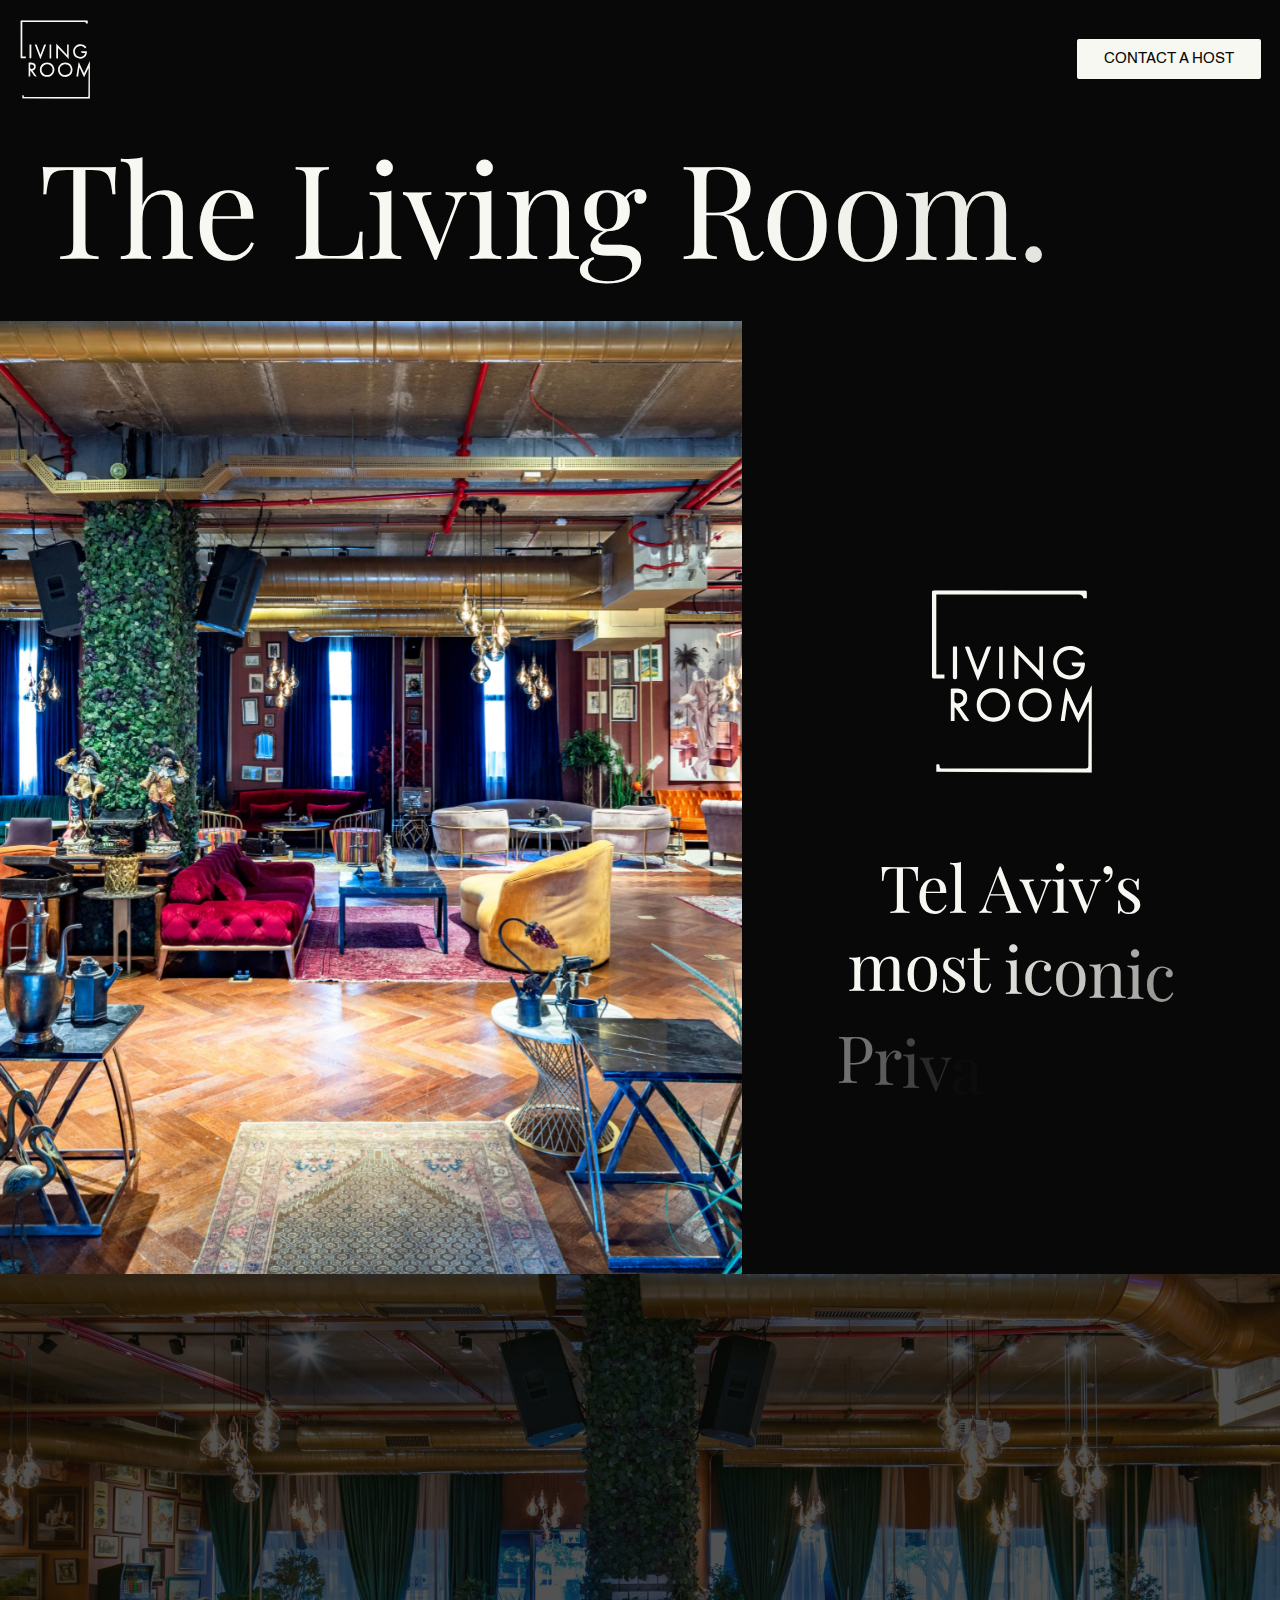
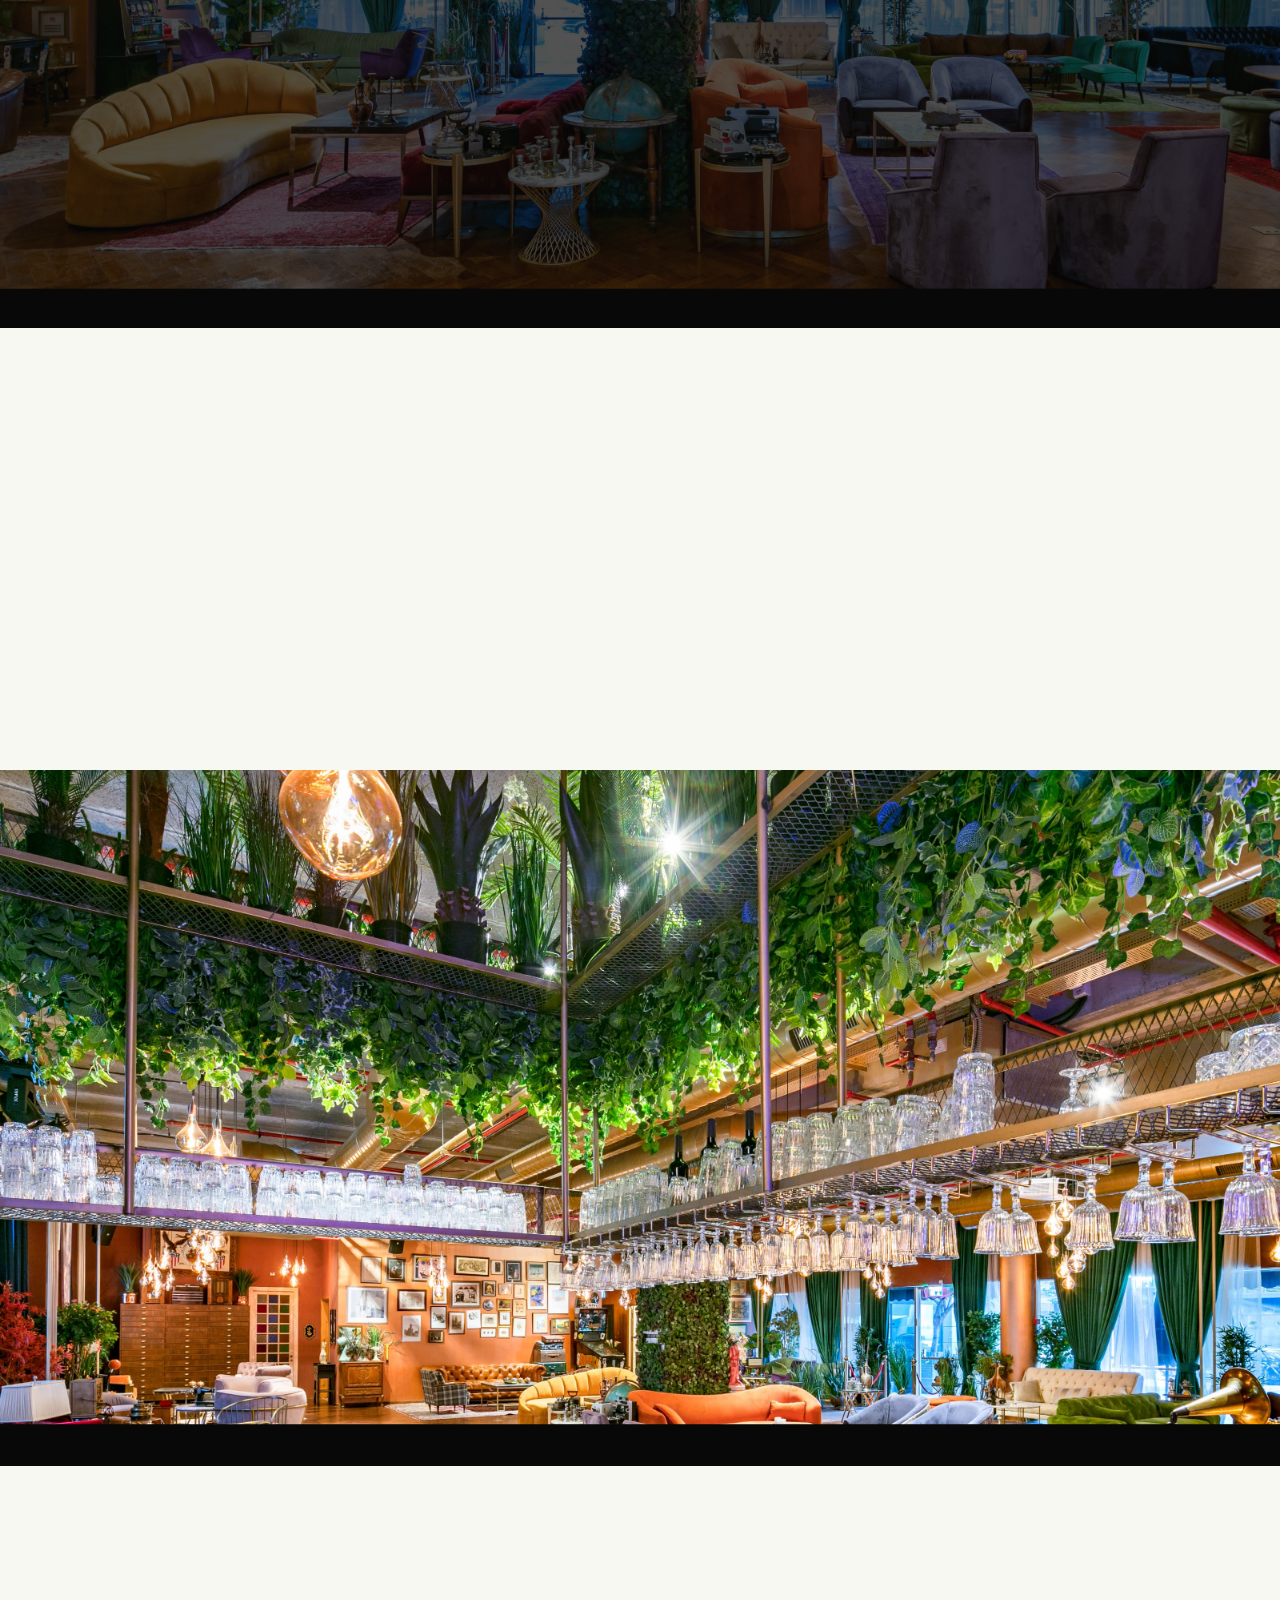
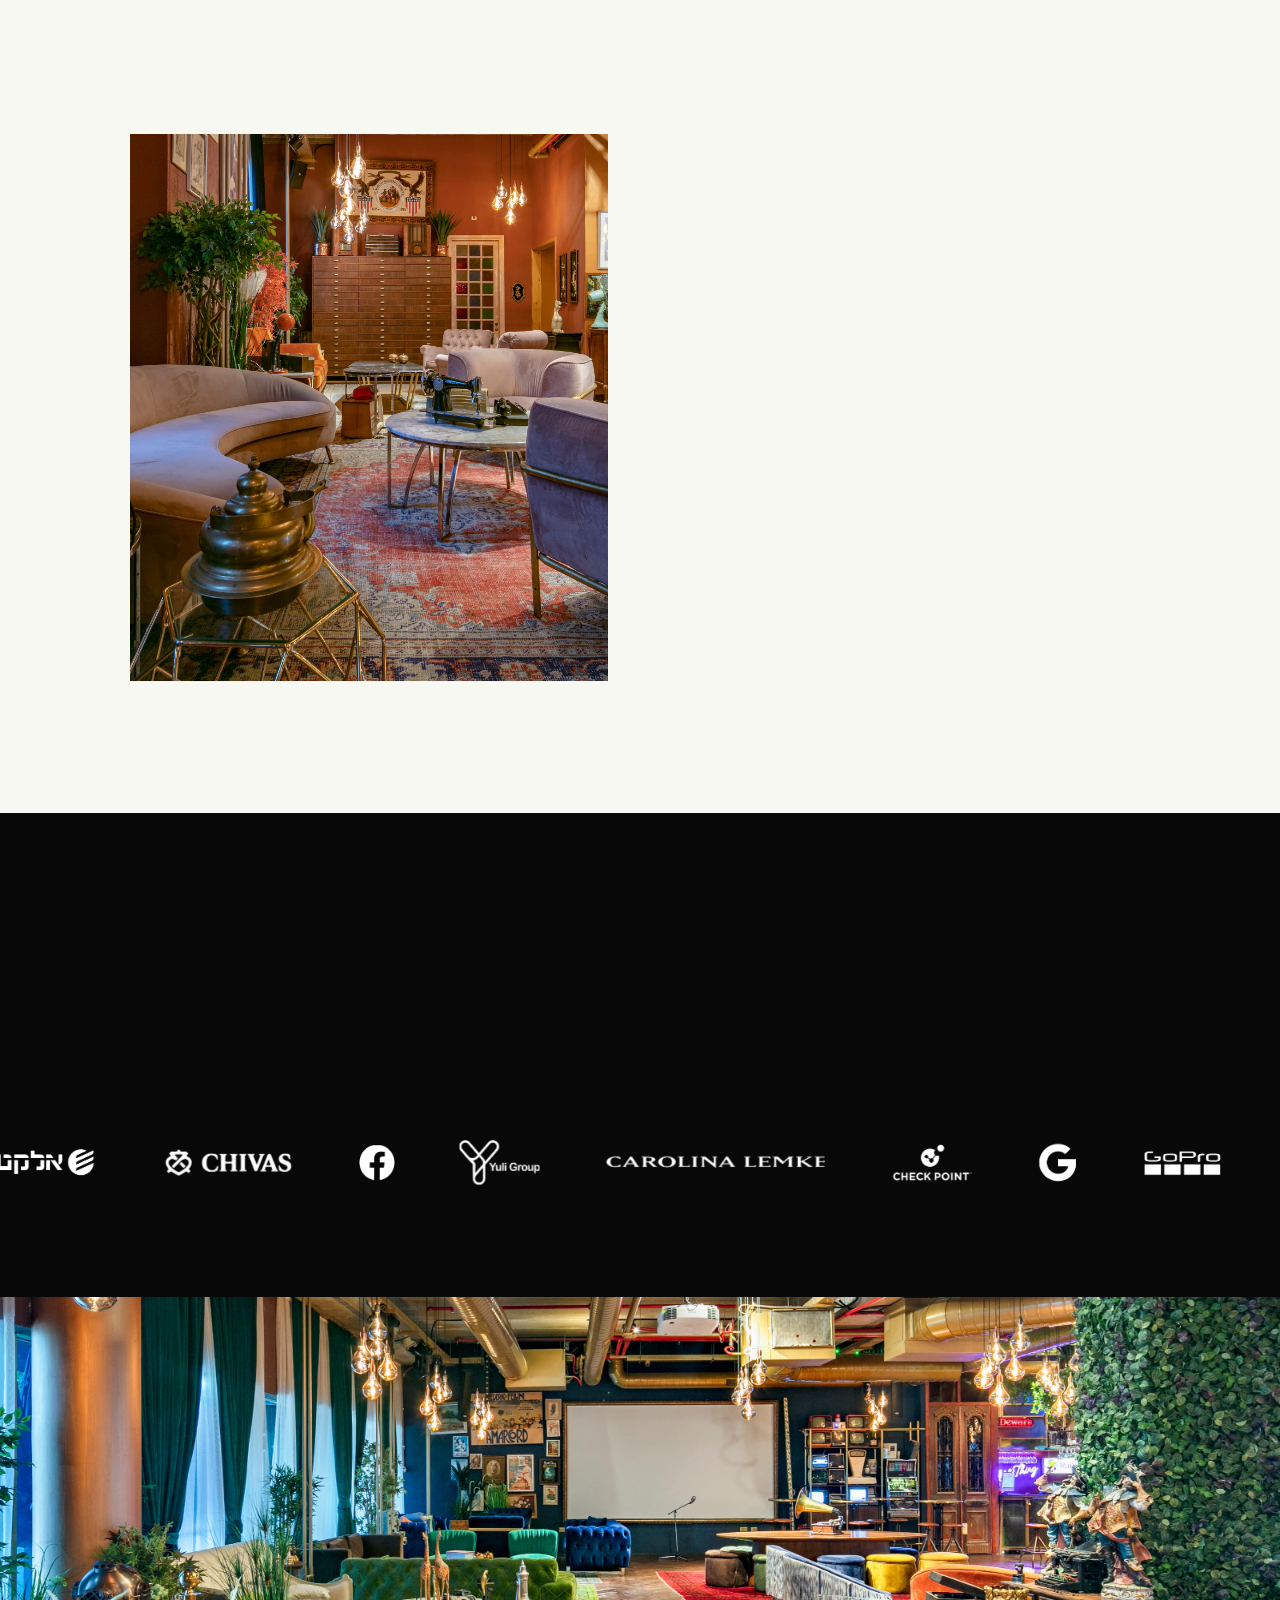
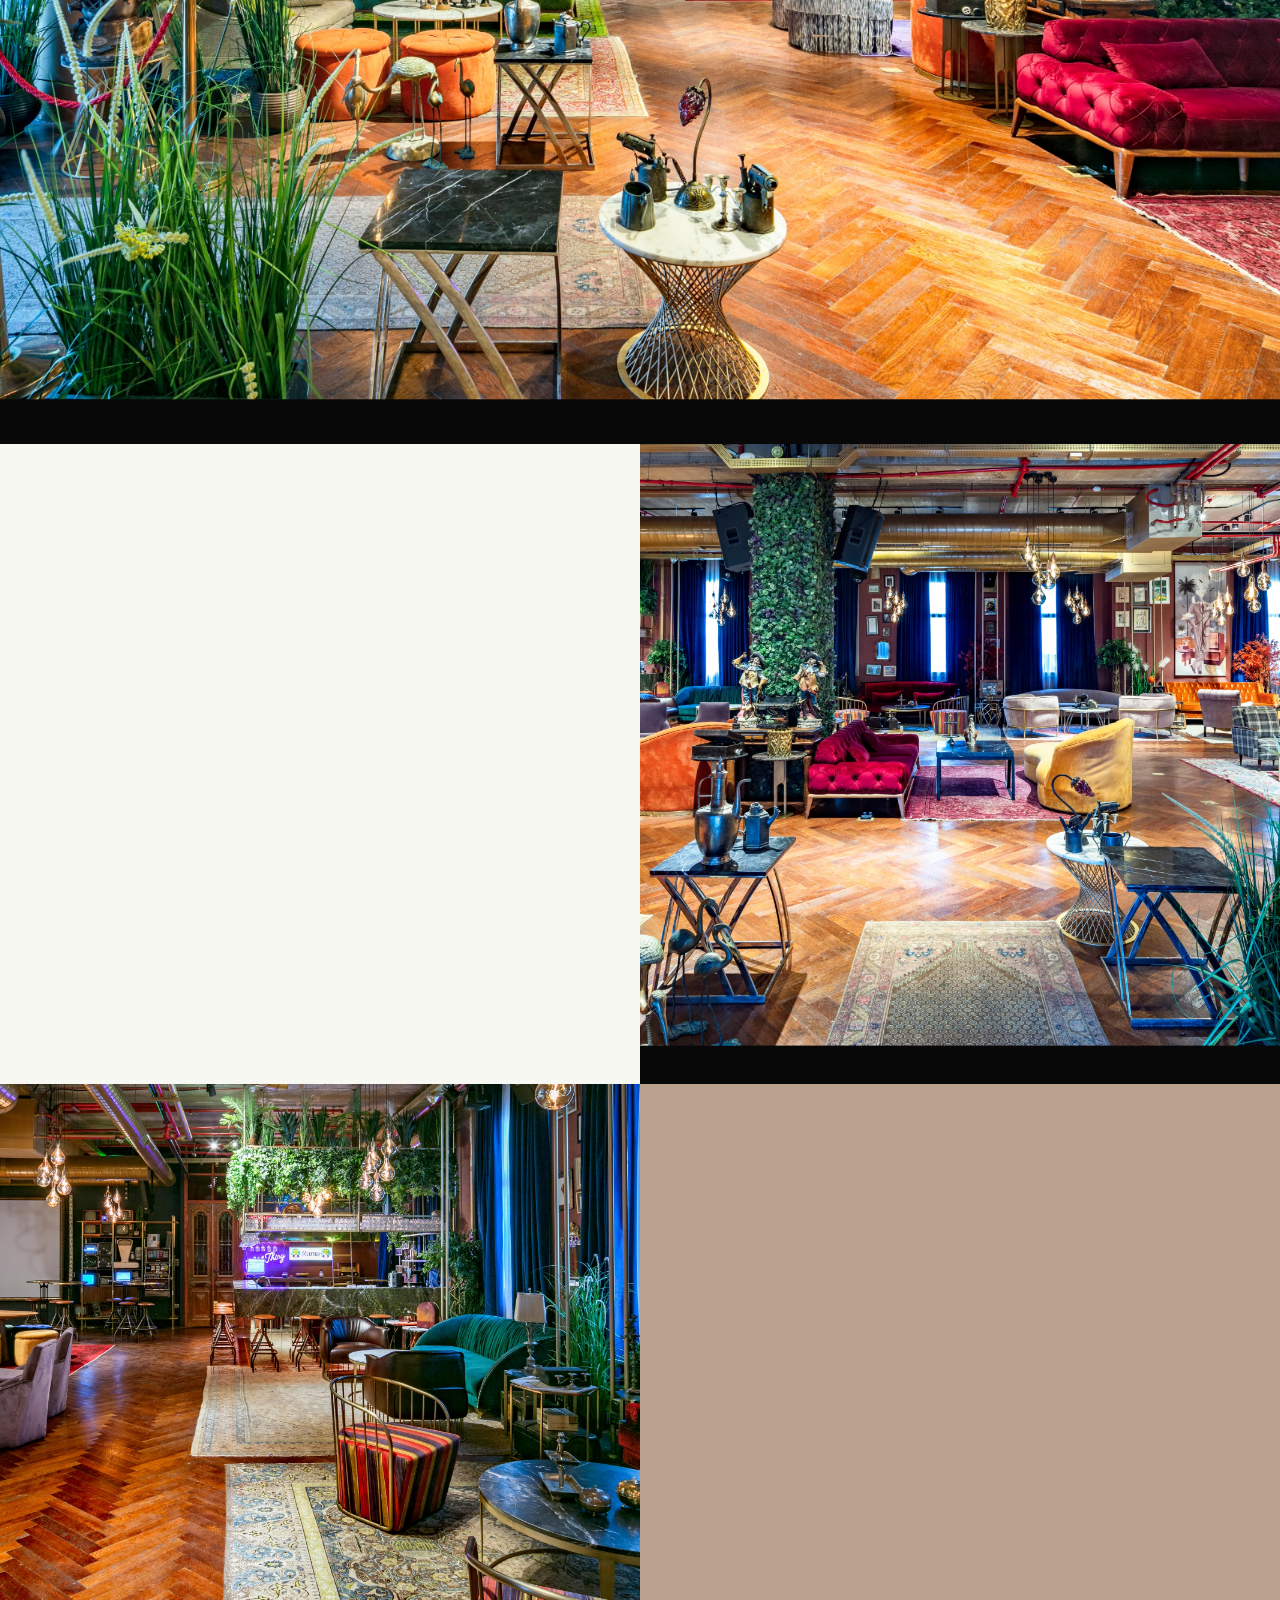
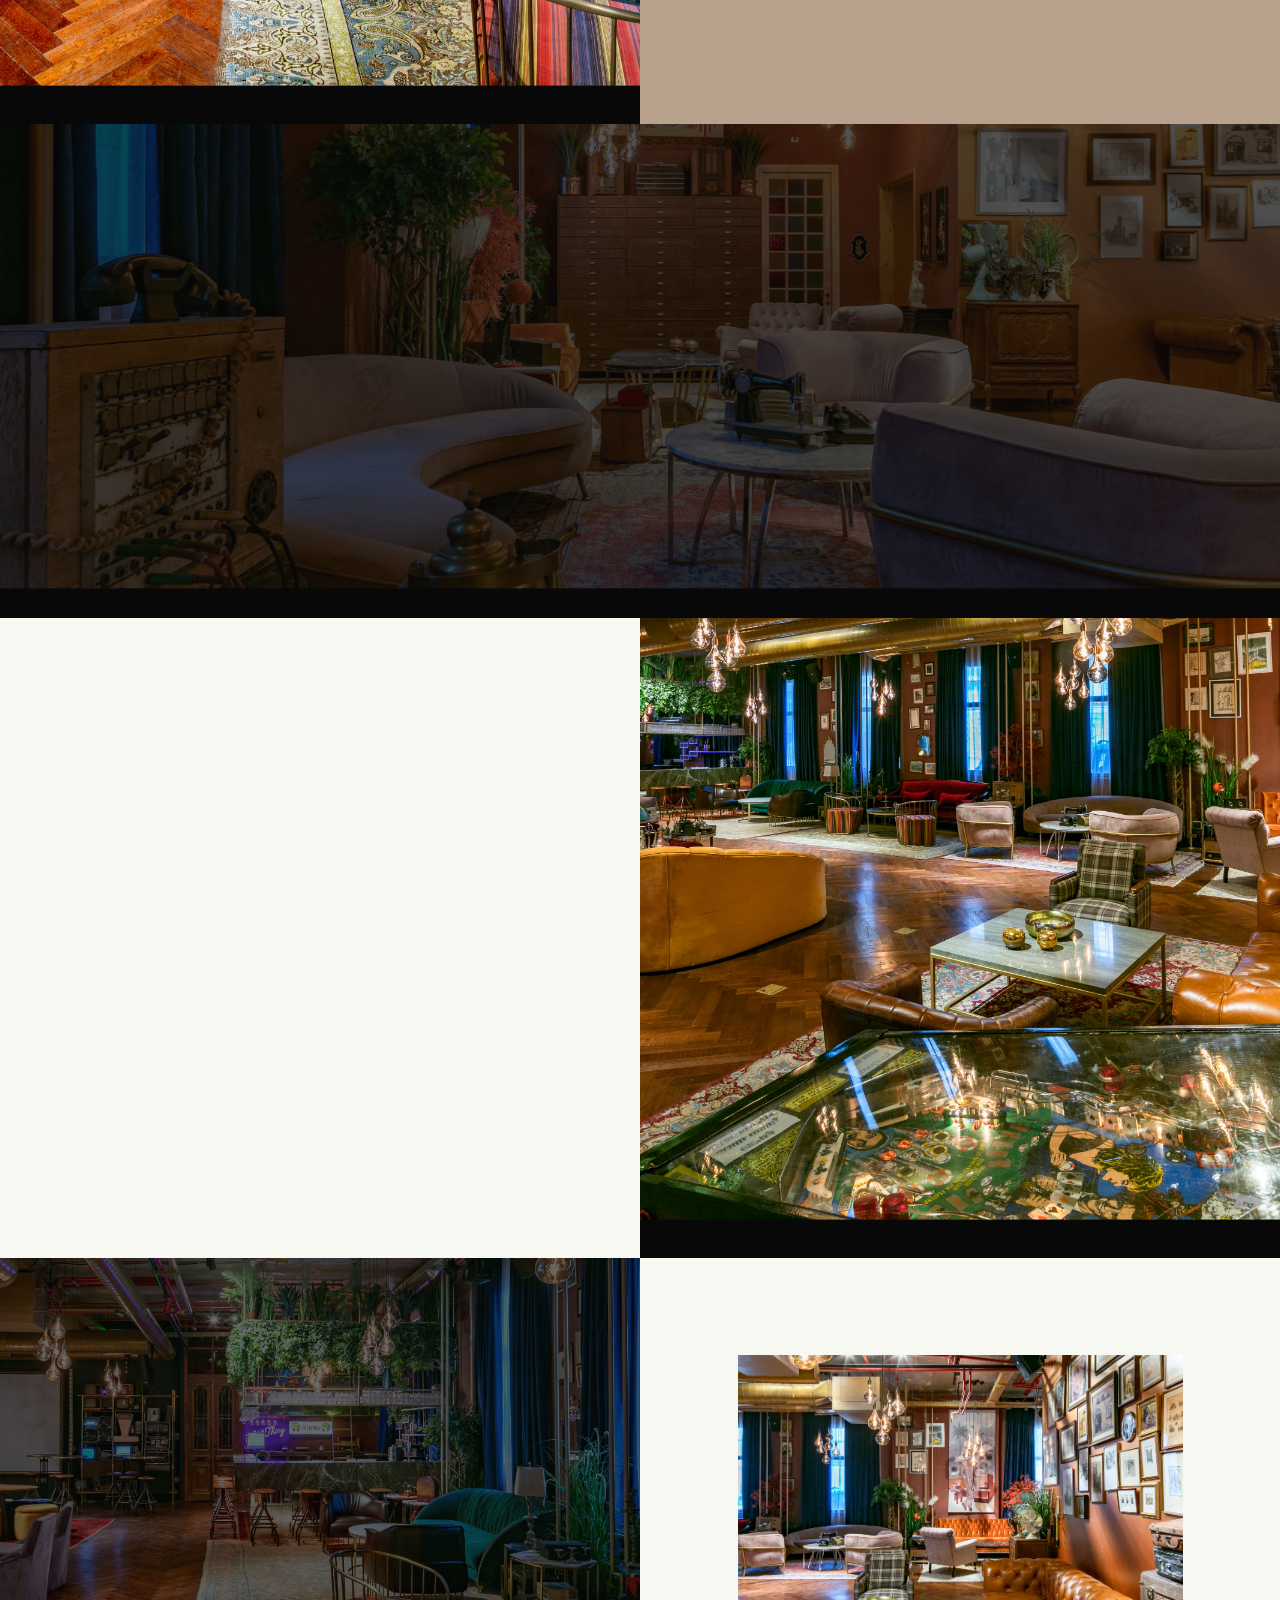
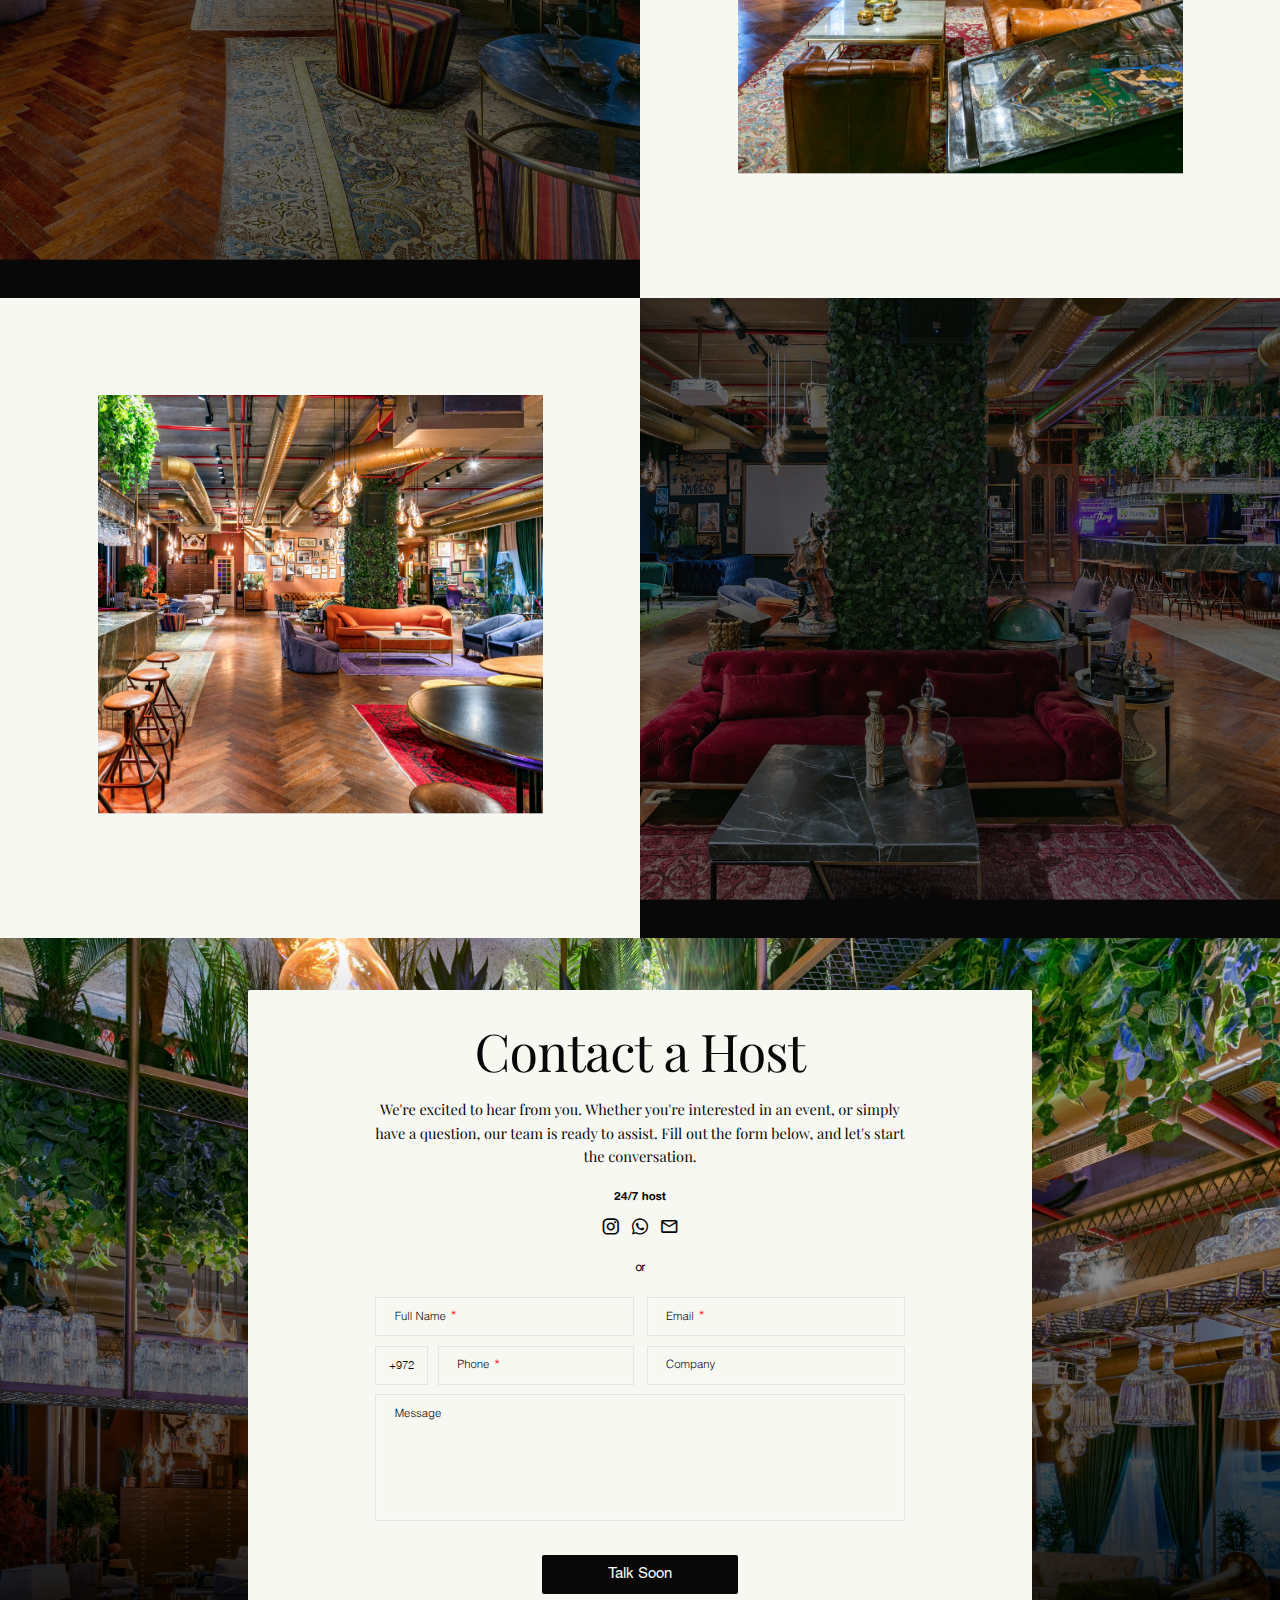
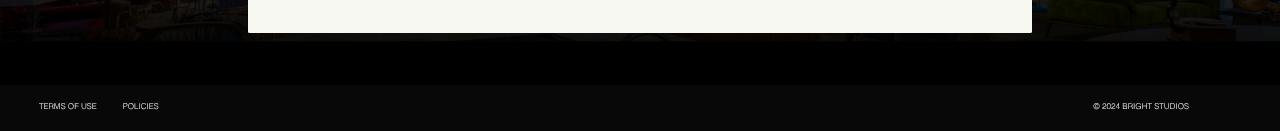
==== index.html @ a7deb52e "init" ====
<!DOCTYPE html>
<html lang="en">
<head>
    <title>Living Room</title>
    <meta charset="UTF-8">
    <meta name="viewport" content="width=device-width, initial-scale=1, maximum-scale=1, user-scalable=0">
    <meta name="format-detection" content="telephone=no">
    <meta name="format-detection" content="address=no">

    <link rel="preconnect" href="https://fonts.googleapis.com">
    <link rel="preconnect" href="https://fonts.gstatic.com" crossorigin>
    <link href="https://fonts.googleapis.com/css2?family=Playfair+Display:ital,wght@0,400..900;1,400..900&display=swap" rel="stylesheet">

    <link rel="stylesheet" href="assets/css/bundle.css" type="text/css"/>

    <link rel="apple-touch-icon-precomposed" sizes="57x57" href="assets/images/favicon/apple-touch-icon-57x57.png"/>
    <link rel="apple-touch-icon-precomposed" sizes="114x114" href="assets/images/favicon/apple-touch-icon-114x114.png"/>
    <link rel="apple-touch-icon-precomposed" sizes="72x72" href="assets/images/favicon/apple-touch-icon-72x72.png"/>
    <link rel="apple-touch-icon-precomposed" sizes="144x144" href="assets/images/favicon/apple-touch-icon-144x144.png"/>
    <link rel="apple-touch-icon-precomposed" sizes="60x60" href="assets/images/favicon/apple-touch-icon-60x60.png"/>
    <link rel="apple-touch-icon-precomposed" sizes="120x120" href="assets/images/favicon/apple-touch-icon-120x120.png"/>
    <link rel="apple-touch-icon-precomposed" sizes="76x76" href="assets/images/favicon/apple-touch-icon-76x76.png"/>
    <link rel="apple-touch-icon-precomposed" sizes="152x152" href="assets/images/favicon/apple-touch-icon-152x152.png"/>
    <link rel="icon" type="image/png" href="assets/images/favicon/favicon-196x196.png" sizes="196x196"/>
    <link rel="icon" type="image/png" href="assets/images/favicon/favicon-96x96.png" sizes="96x96"/>
    <link rel="icon" type="image/png" href="assets/images/favicon/favicon-32x32.png" sizes="32x32"/>
    <link rel="icon" type="image/png" href="assets/images/favicon/favicon-16x16.png" sizes="16x16"/>
    <link rel="icon" type="image/png" href="assets/images/favicon/favicon-128.png" sizes="128x128"/>
    <meta name="application-name" content="&nbsp;"/>
    <meta name="msapplication-TileColor" content="#FFFFFF"/>
    <meta name="msapplication-TileImage" content="mstile-144x144.png"/>
    <meta name="msapplication-square70x70logo" content="mstile-70x70.png"/>
    <meta name="msapplication-square150x150logo" content="mstile-150x150.png"/>
    <meta name="msapplication-wide310x150logo" content="mstile-310x150.png"/>
    <meta name="msapplication-square310x310logo" content="mstile-310x310.png"/>

    <!-- open graph -->
    <meta property="og:site_name" content="LivingRoom">
    <meta property="og:url" content="https://__/"/>
    <meta property="og:type" content="website"/>
    <meta property="og:title" content="LivingRoom"/>
    <meta property="og:description" content="LivingRoom"/>
    <meta property="og:image" content="images/og-image.png"/>
    <meta property="og:locale" content="us_EN">
    <!-- open graph -->

</head>


<body>


<header>
    <div class="wrap-box">
        <div class="logo-wrap">
            <a href="javascript:void(0)"><img src="assets/images/logo.svg" alt=""></a>
        </div>
        <div class="btn-wrap">
            <button type="button" class="main-btn"><span class="btn-text">CONTACT <span
                    class="only-dt">A HOST</span></span></button>
        </div>
    </div>
</header>

<div class="page-title">
    <h1 class="txt-anim">The Living Room.</h1>
</div>

<div class="iconic-club">
    <div class="club-img img-anim">
        <img src="assets/images/image-01.jpeg" alt="">
    </div>
    <div class="club-info">
        <div class="text-box">
            <h3 class="txt-anim">Tel Aviv’s most iconic Private Club</h3>
        </div>
        <div class="logo-box">
            <img src="assets/images/logo.svg" alt="">
        </div>
    </div>
</div>

<div class="private-lounge">
    <div class="lounge-img img-anim">
        <img src="assets/images/image-02.jpeg" alt="">
    </div>
    <div class="lounge-text">
        <h2 class="txt-anim">BORN FROM AN UNDERSTANDING - A GREAT CONNECTION STARTS WITH A CONVERSATION. </h2>
        <p class="txt-anim">The Living Room has been transformed into an all-day and all-night private Lounge.</p>
    </div>
</div>

<div class="entertain-place">
    <div class="place-text">
        <p class="txt-anim">At its core, The Living Room remains a place to entertain and be entertained, offering a unique blend of
            comfort and hospitality in the heart of Tel Aviv.</p>
    </div>
    <div class="place-img img-anim">
        <img src="assets/images/image-03.jpeg" alt="">
    </div>
</div>

<div class="exclusive-escape">
    <div class="escape-title">
        <h3 class="txt-anim">Exclusive Escape</h3>
    </div>
    <div class="escape-img img-anim"><img src="assets/images/image-04.jpeg" alt=""></div>
    <div class="escape-info">
        <p class="txt-anim">Ideal for visionary leaders, high-profile individuals, and those who celebrate life.<br><br>
            The Living Room in Tel Aviv is your sanctuary.<br><br>
            Where luxury meets legacy—welcome to your exclusive escape.</p>
    </div>
</div>

<div class="familiar-friends">
    <div class="friends-data">
        <div class="friends-title">
            <h3 class="txt-anim">Familiar Friends</h3>
            <p class="txt-anim">These are just some of the familiar friends of ours, the list is long...</p>
        </div>
        <div class="friends-slider">
            <div class="swiper">
                <div class="swiper-wrapper">
                    <div class="swiper-slide">
                        <img src="assets/images/friends/image-01.png" alt="">
                    </div>
                    <div class="swiper-slide">
                        <img src="assets/images/friends/image-02.png" alt="">
                    </div>
                    <div class="swiper-slide">
                        <img src="assets/images/friends/image-03.png" alt="">
                    </div>
                    <div class="swiper-slide">
                        <img src="assets/images/friends/image-04.png" alt="">
                    </div>
                    <div class="swiper-slide">
                        <img src="assets/images/friends/image-05.png" alt="">
                    </div>
                    <div class="swiper-slide">
                        <img src="assets/images/friends/image-06.png" alt="">
                    </div>
                    <div class="swiper-slide">
                        <img src="assets/images/friends/image-07.png" alt="">
                    </div>
                    <div class="swiper-slide">
                        <img src="assets/images/friends/image-08.png" alt="">
                    </div>
                    <div class="swiper-slide">
                        <img src="assets/images/friends/image-09.png" alt="">
                    </div>
                    <div class="swiper-slide">
                        <img src="assets/images/friends/image-10.png" alt="">
                    </div>
                </div>
            </div>
        </div>
    </div>
    <div class="friends-img img-anim"><img src="assets/images/image-05.jpeg" alt=""></div>
</div>

<div class="ballroom-place">
    <div class="place-text">
        <h3 class="txt-anim">Ballroom</h3>
    </div>
    <div class="place-img img-anim"><img src="assets/images/image-06.jpeg" alt=""></div>
</div>

<div class="ballroom-place">
    <div class="place-img img-anim only-dt"><img src="assets/images/image-07.jpeg" alt=""></div>
    <div class="place-text">
        <p class="txt-anim">Blending timeless comfort, glamour, and intimacy.</p>
    </div>
</div>

<div class="business-lounge">
    <div class="lounge-img img-anim"><img src="assets/images/image-08.jpeg" alt=""></div>
    <div class="lounge-text">
        <h3 class="txt-anim">Business Lounge</h3>
    </div>
</div>

<div class="ballroom-place">
    <div class="place-text">
        <h3 class="txt-anim">Communities</h3>
    </div>
    <div class="place-img img-anim"><img src="assets/images/image-09.jpeg" alt=""></div>
</div>

<div class="boutique-place">
    <div class="place-text">
        <div class="img-bg img-anim">
            <img src="assets/images/image-10.jpeg" alt="">
        </div>
        <div class="text-box">
            <h3 class="txt-anim">Boutique Events, Clips & commercials</h3>
        </div>
    </div>
    <div class="place-img">
        <div class="img-wrap img-anim">
            <img src="assets/images/image-11.jpeg" alt="">
        </div>
    </div>
</div>


<div class="boutique-place">
    <div class="place-img">
        <div class="img-wrap img-anim">
            <img src="assets/images/image-12.jpeg" alt="">
        </div>
    </div>
    <div class="place-text">
        <div class="img-bg img-anim">
            <img src="assets/images/image-13.jpeg" alt="">
        </div>
        <div class="text-box">
            <h3 class="txt-anim">Parties</h3>
        </div>
    </div>
</div>


<div class="contact-host">
    <div class="img-bg img-anim">
        <img src="assets/images/image-14.jpeg" alt="">
    </div>
    <div class="contact-info">
        <div class="contact-title">
            <h3>Contact a Host</h3>
            <p>We're excited to hear from you. Whether you're interested in an event, or simply have a question, our
                team is ready to assist. Fill out the form below, and let's start the conversation.</p>
        </div>
        <div class="contact-socials">
            <h5>24/7 host</h5>
            <ul>
                <li><a href="javascript:void(0)" target="_blank" rel="nofollow"><span class="ic-instagram"></span></a></li>
                <li><a href="javascript:void(0)" target="_blank" rel="nofollow"><span class="ic-whatsapp"></span></a></li>
                <li><a href="javascript:void(0)" target="_blank" rel="nofollow"><span class="ic-outline-email"></span></a></li>
            </ul>
        </div>
        <div class="contact-more">
            <p>or</p>
        </div>
        <div class="contact-form">
            <div class="form-fields">
                <label class="w-50">
                    <span class="field">
                        <input type="text" placeholder="">
                        <span class="label">Full Name <sup>*</sup></span>
                    </span>
                </label>
                <label class="w-50">
                    <span class="field">
                        <input type="text" placeholder="">
                        <span class="label">Email <sup>*</sup></span>
                    </span>
                </label>
                <label class="tel-code w-50">
                    <span class="field w-50">
                        <input type="text" value="+972" readonly>
                    </span>
                    <span class="field">
                        <input type="text" placeholder="">
                        <span class="label">Phone <sup>*</sup></span>
                    </span>
                </label>
                <label class="w-50">
                    <span class="field">
                        <input type="text" placeholder="">
                        <span class="label">Company</span>
                    </span>
                </label>
                <label class="w-100">
                    <span class="field">
                        <textarea></textarea>
                        <span class="label">Message</span>
                    </span>
                </label>
            </div>
        </div>
        <div class="submit-btn">
            <button type="button" class="main-btn tp-1">Talk Soon</button>
        </div>
    </div>
</div>

<footer>
    <div class="wrap-box">
        <ul>
            <li><a href="javascript:void(0)">Terms of use</a></li>
            <li><a href="javascript:void(0)">Policies</a></li>
        </ul>
        <p>© 2024 Bright Studios</p>
    </div>
</footer>


<script src="assets/js/libs.js" defer></script>
<script src="assets/js/common.js" defer></script>

</body>

</html>
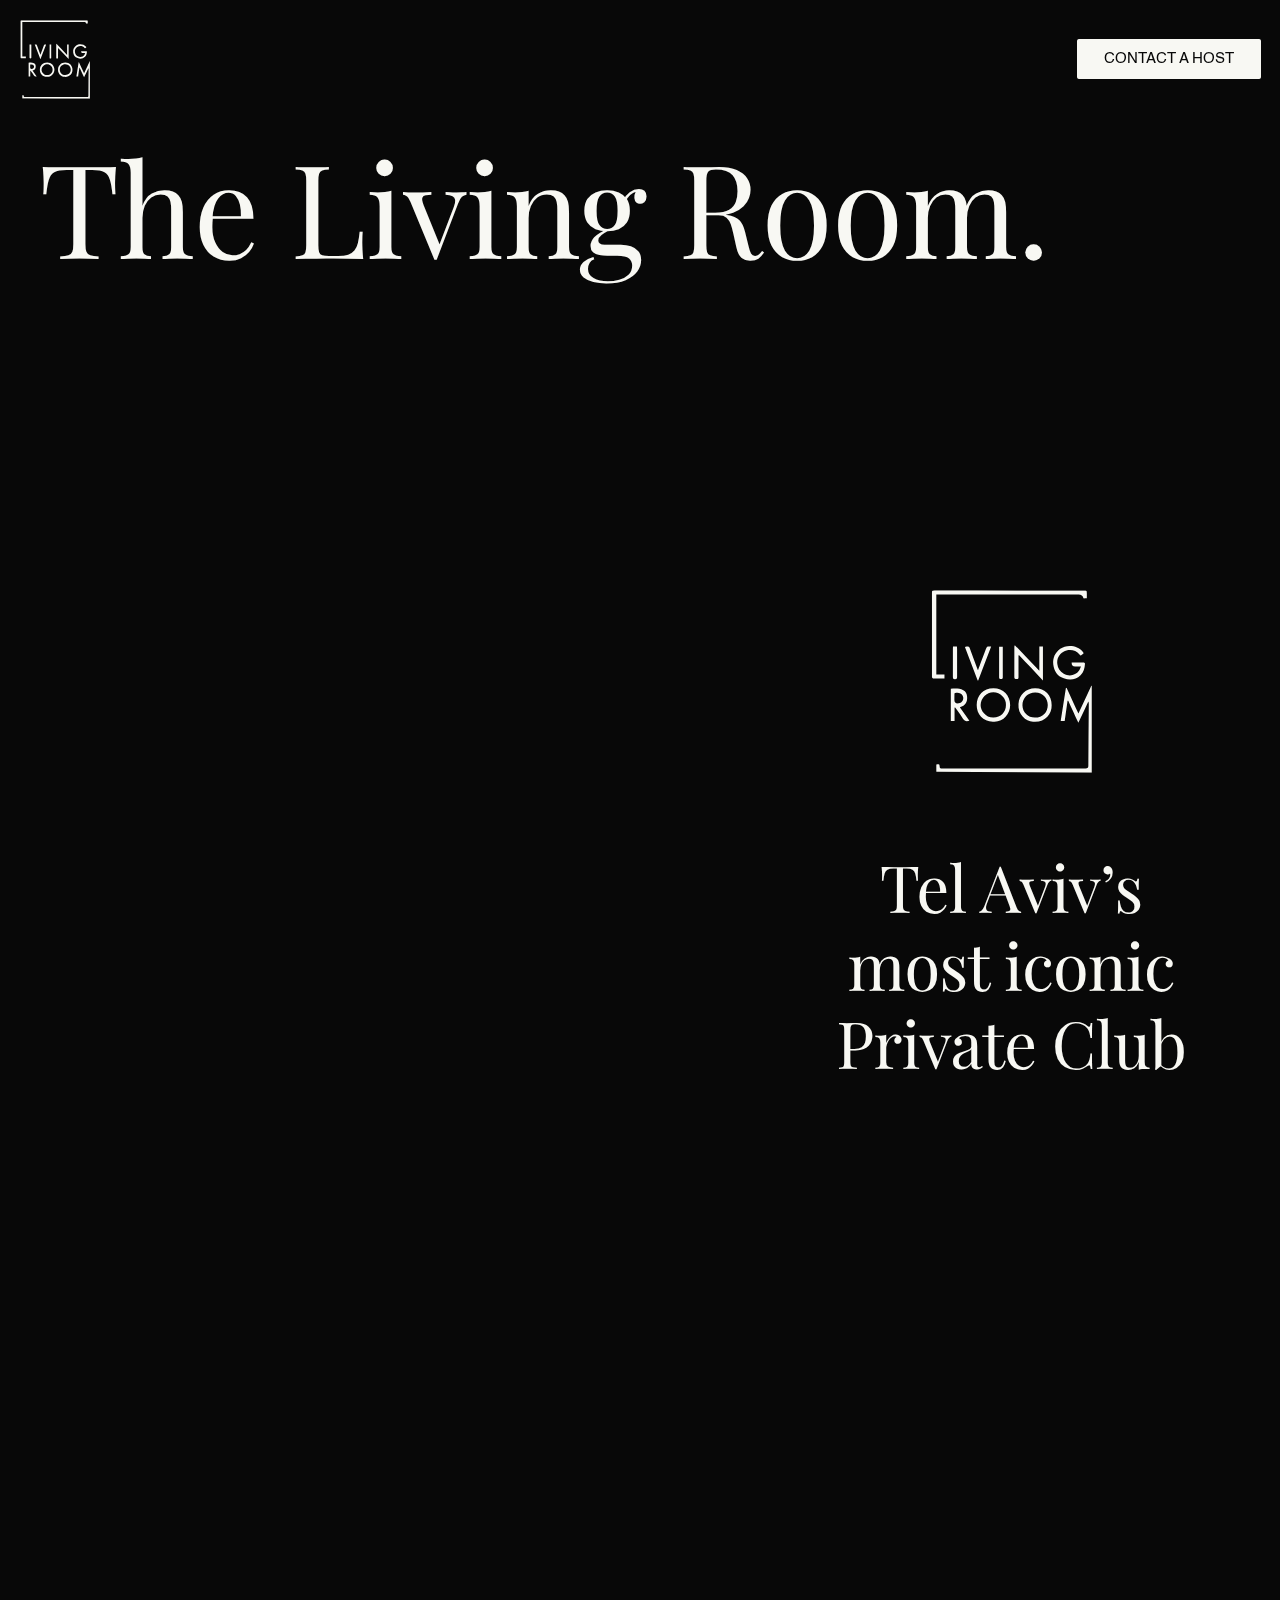
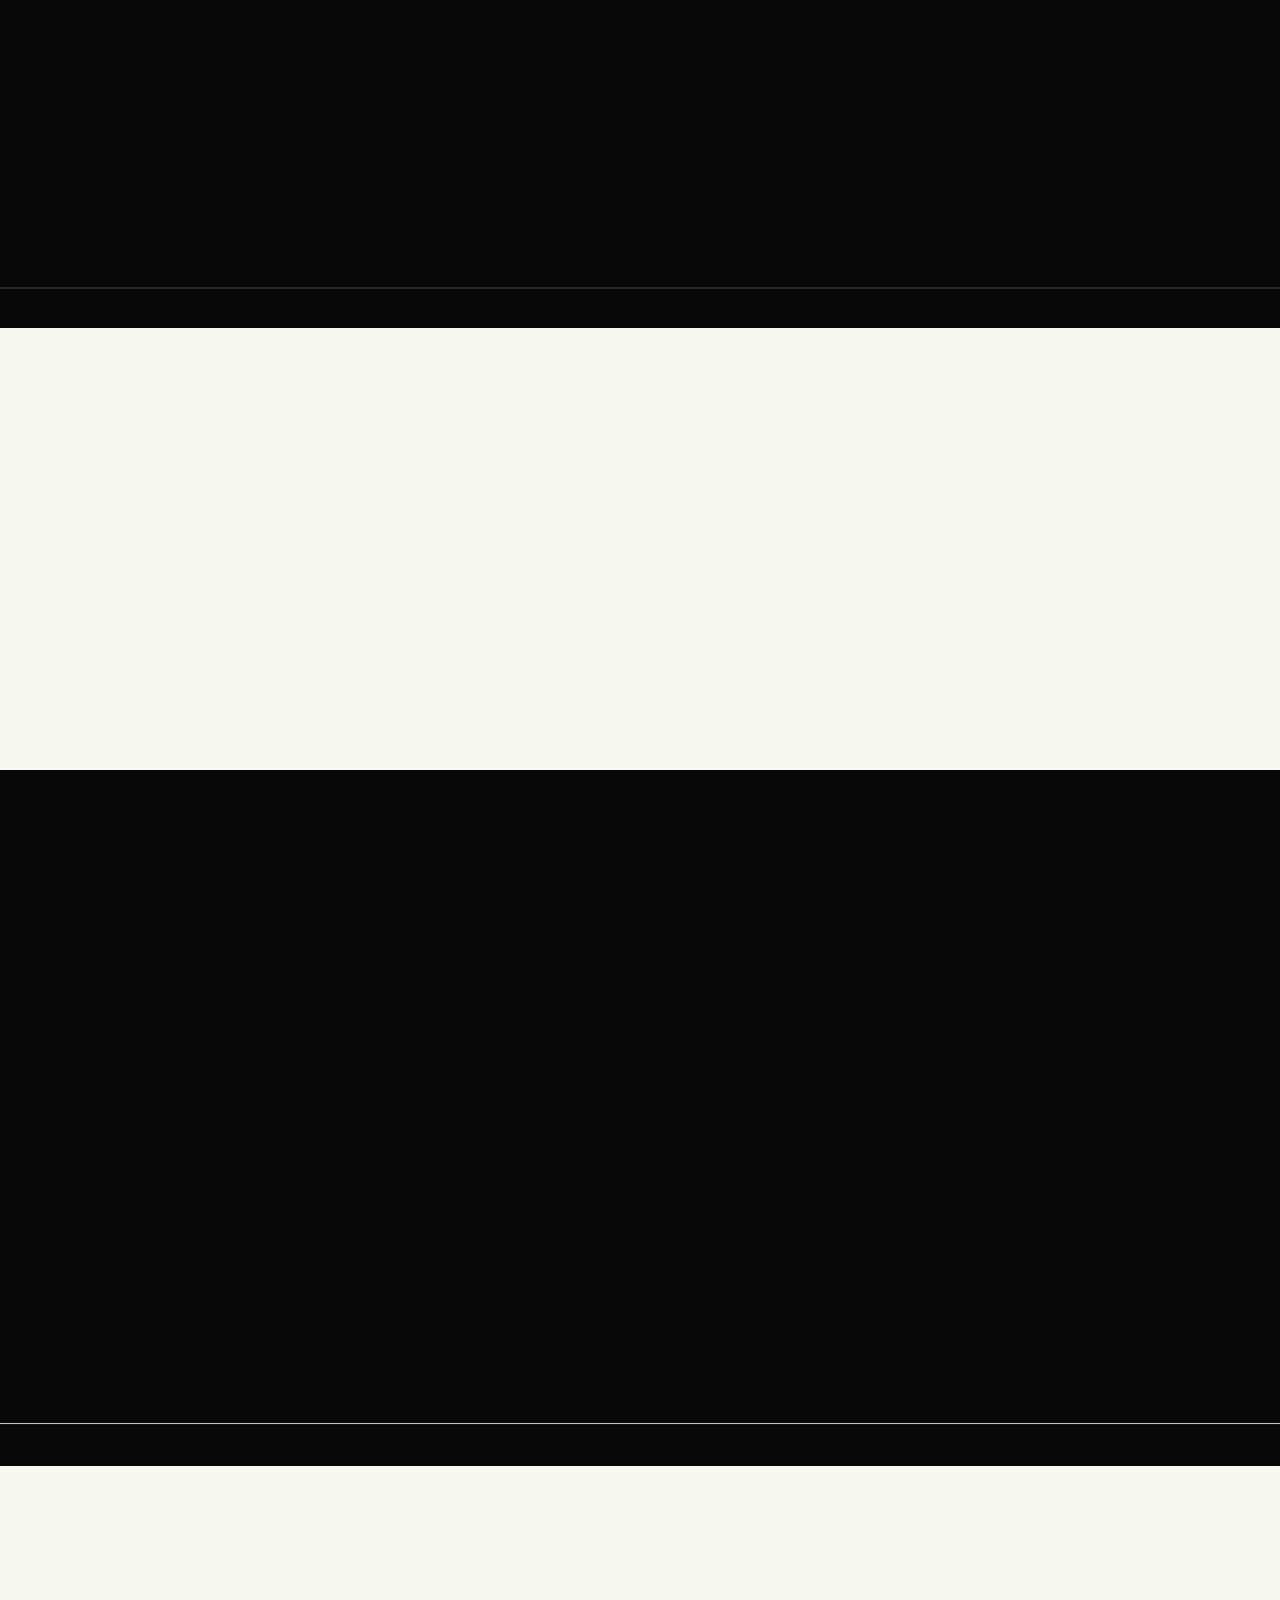
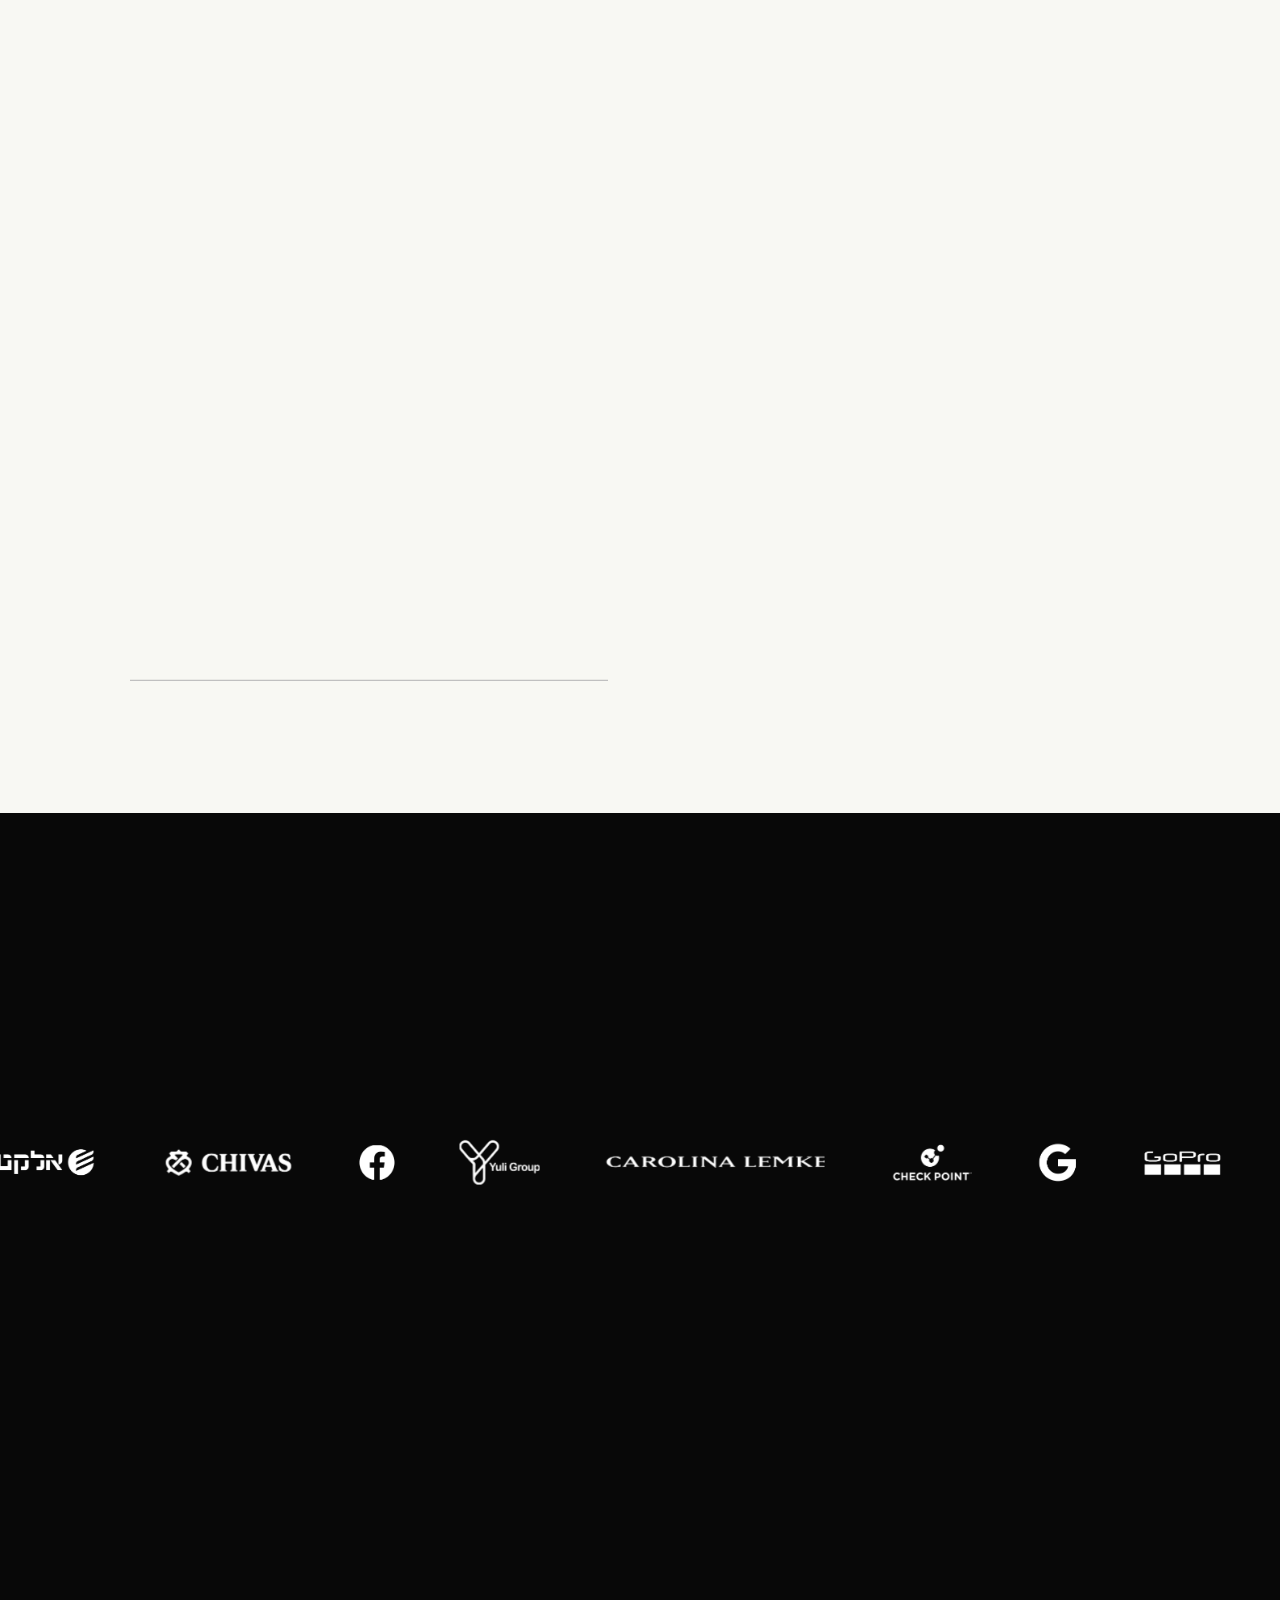
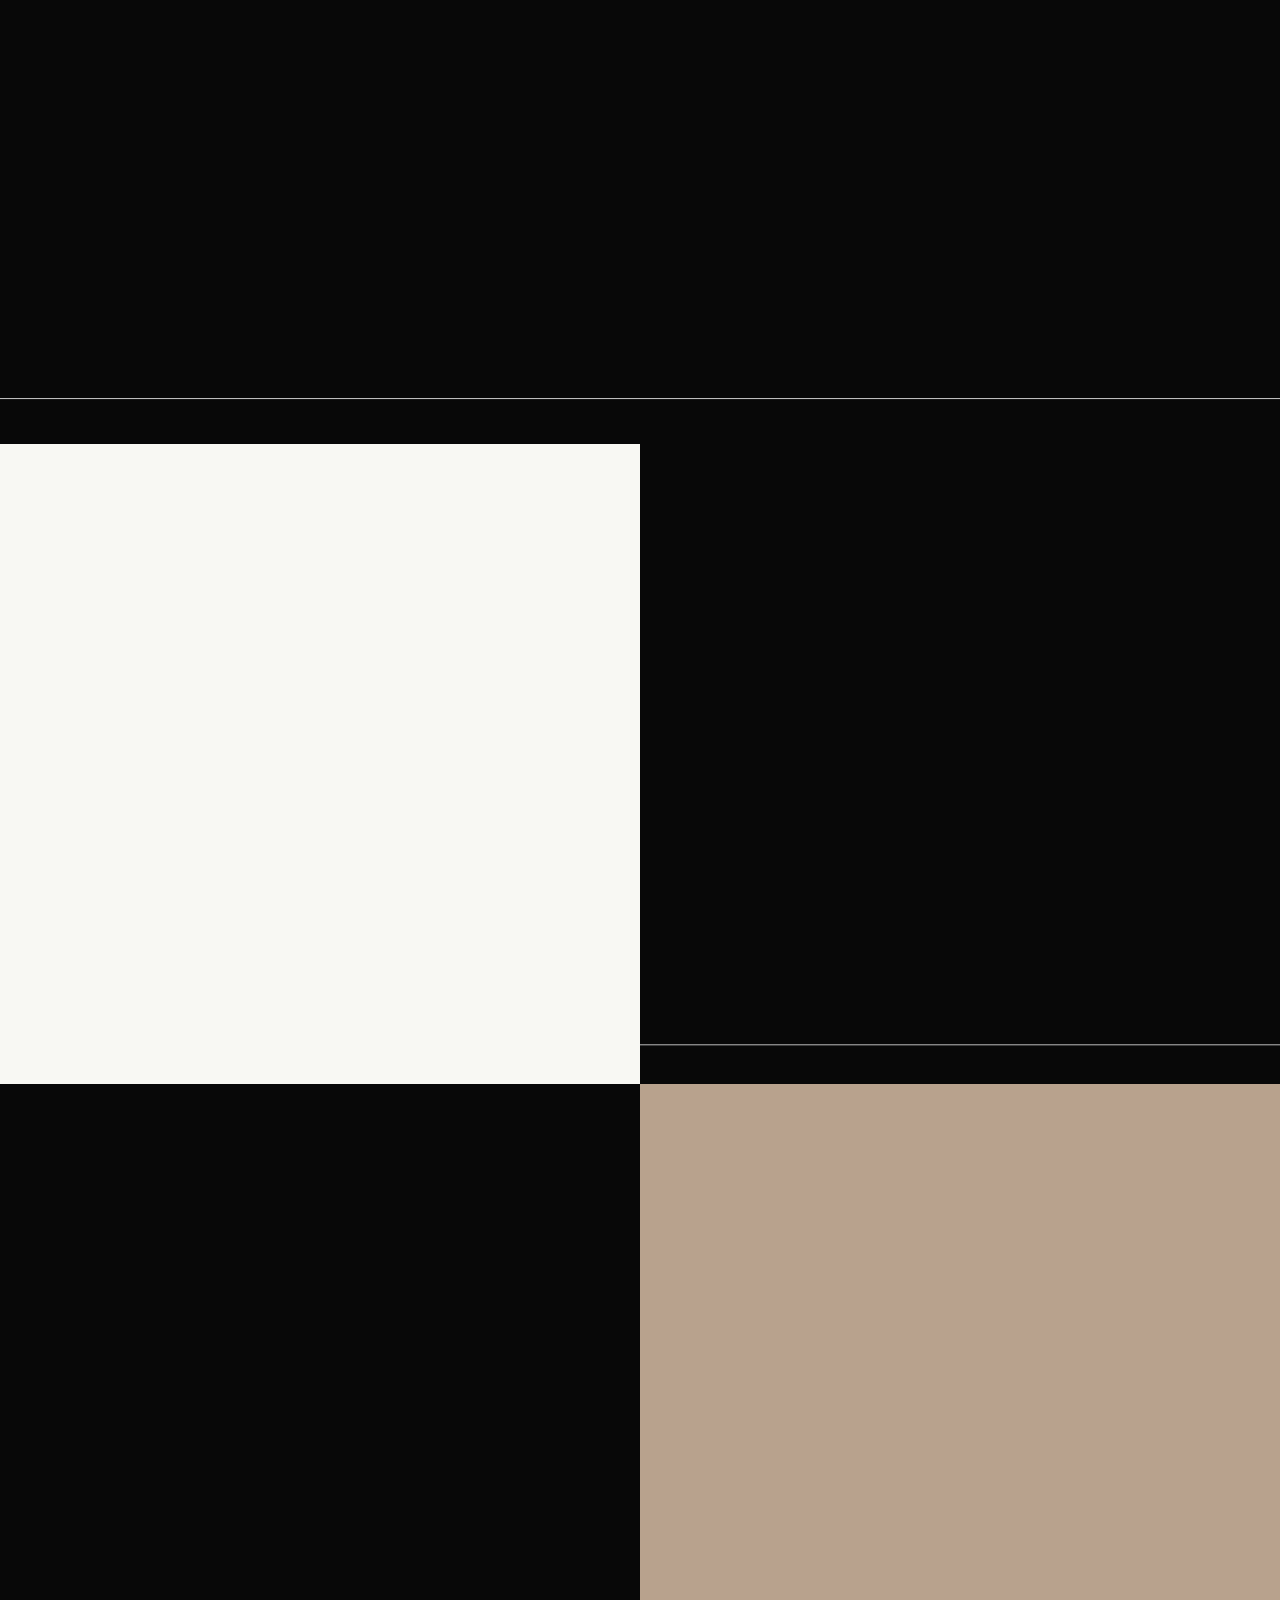
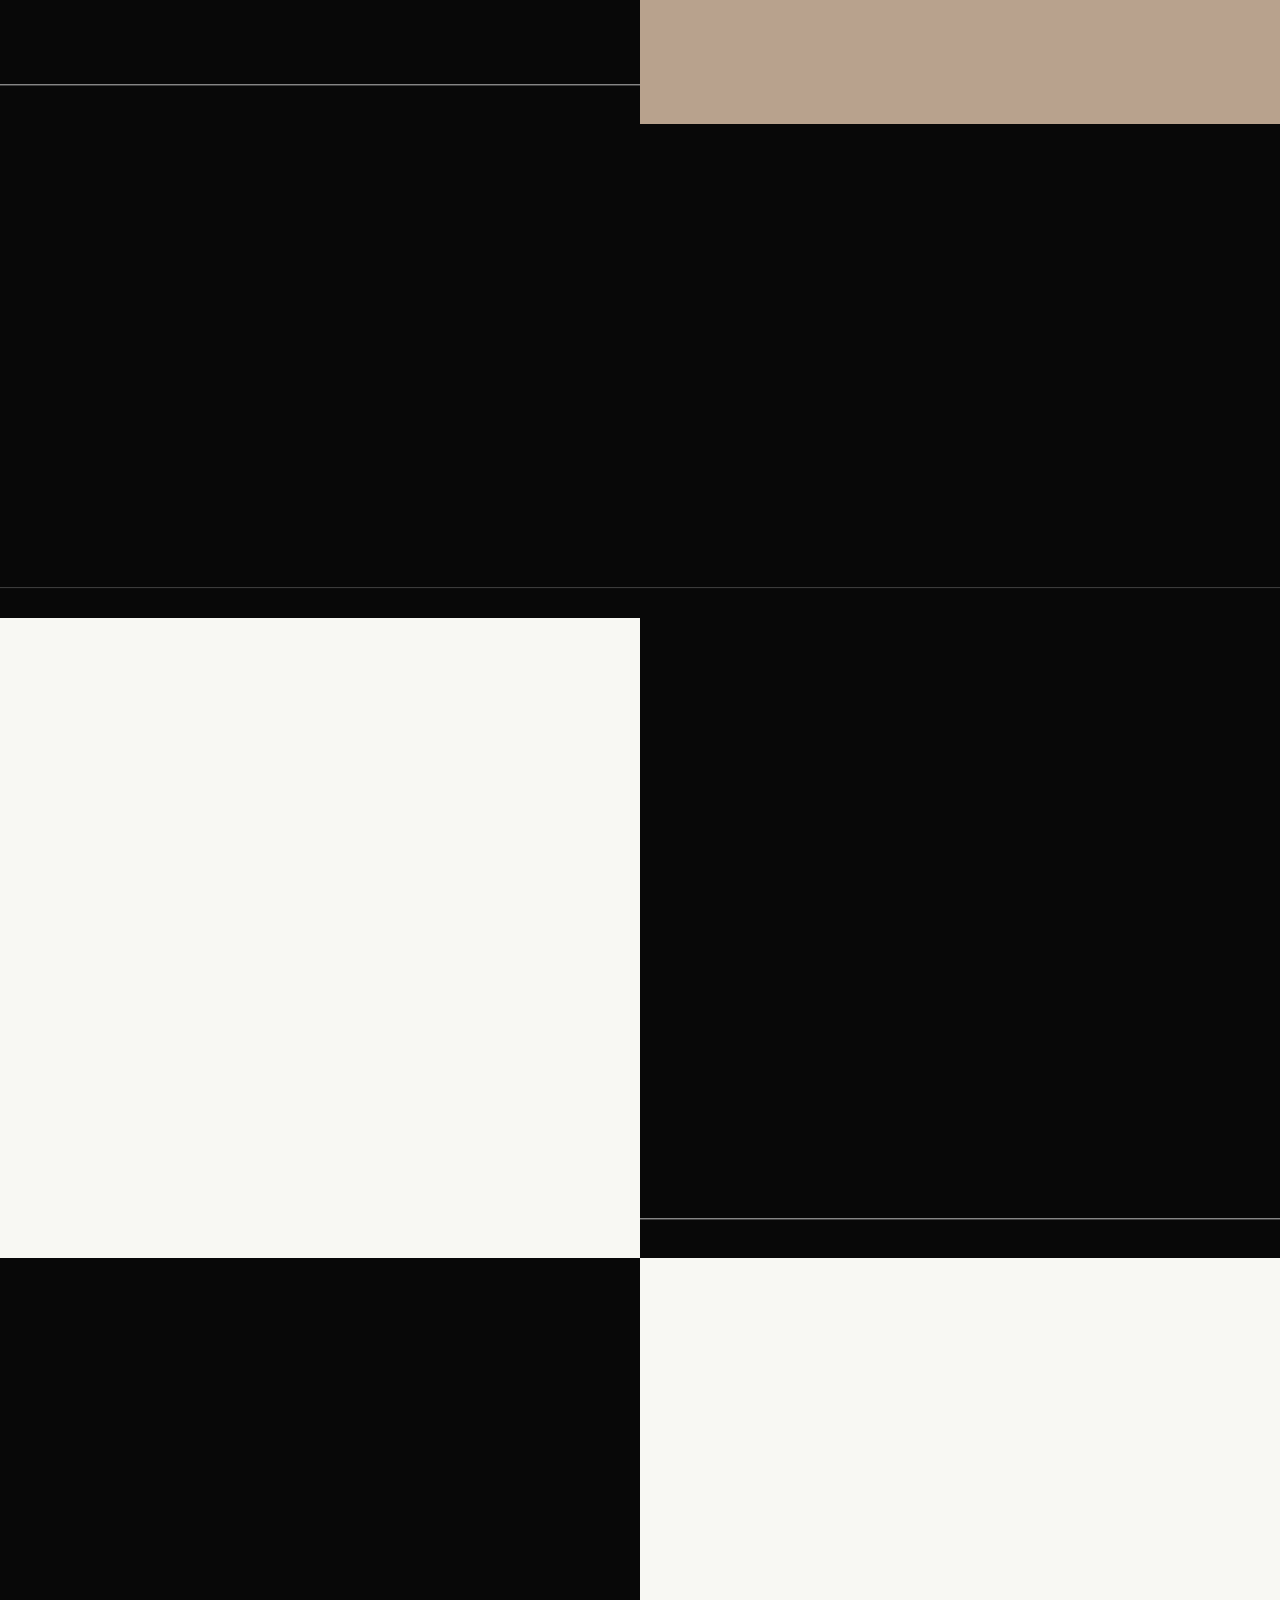
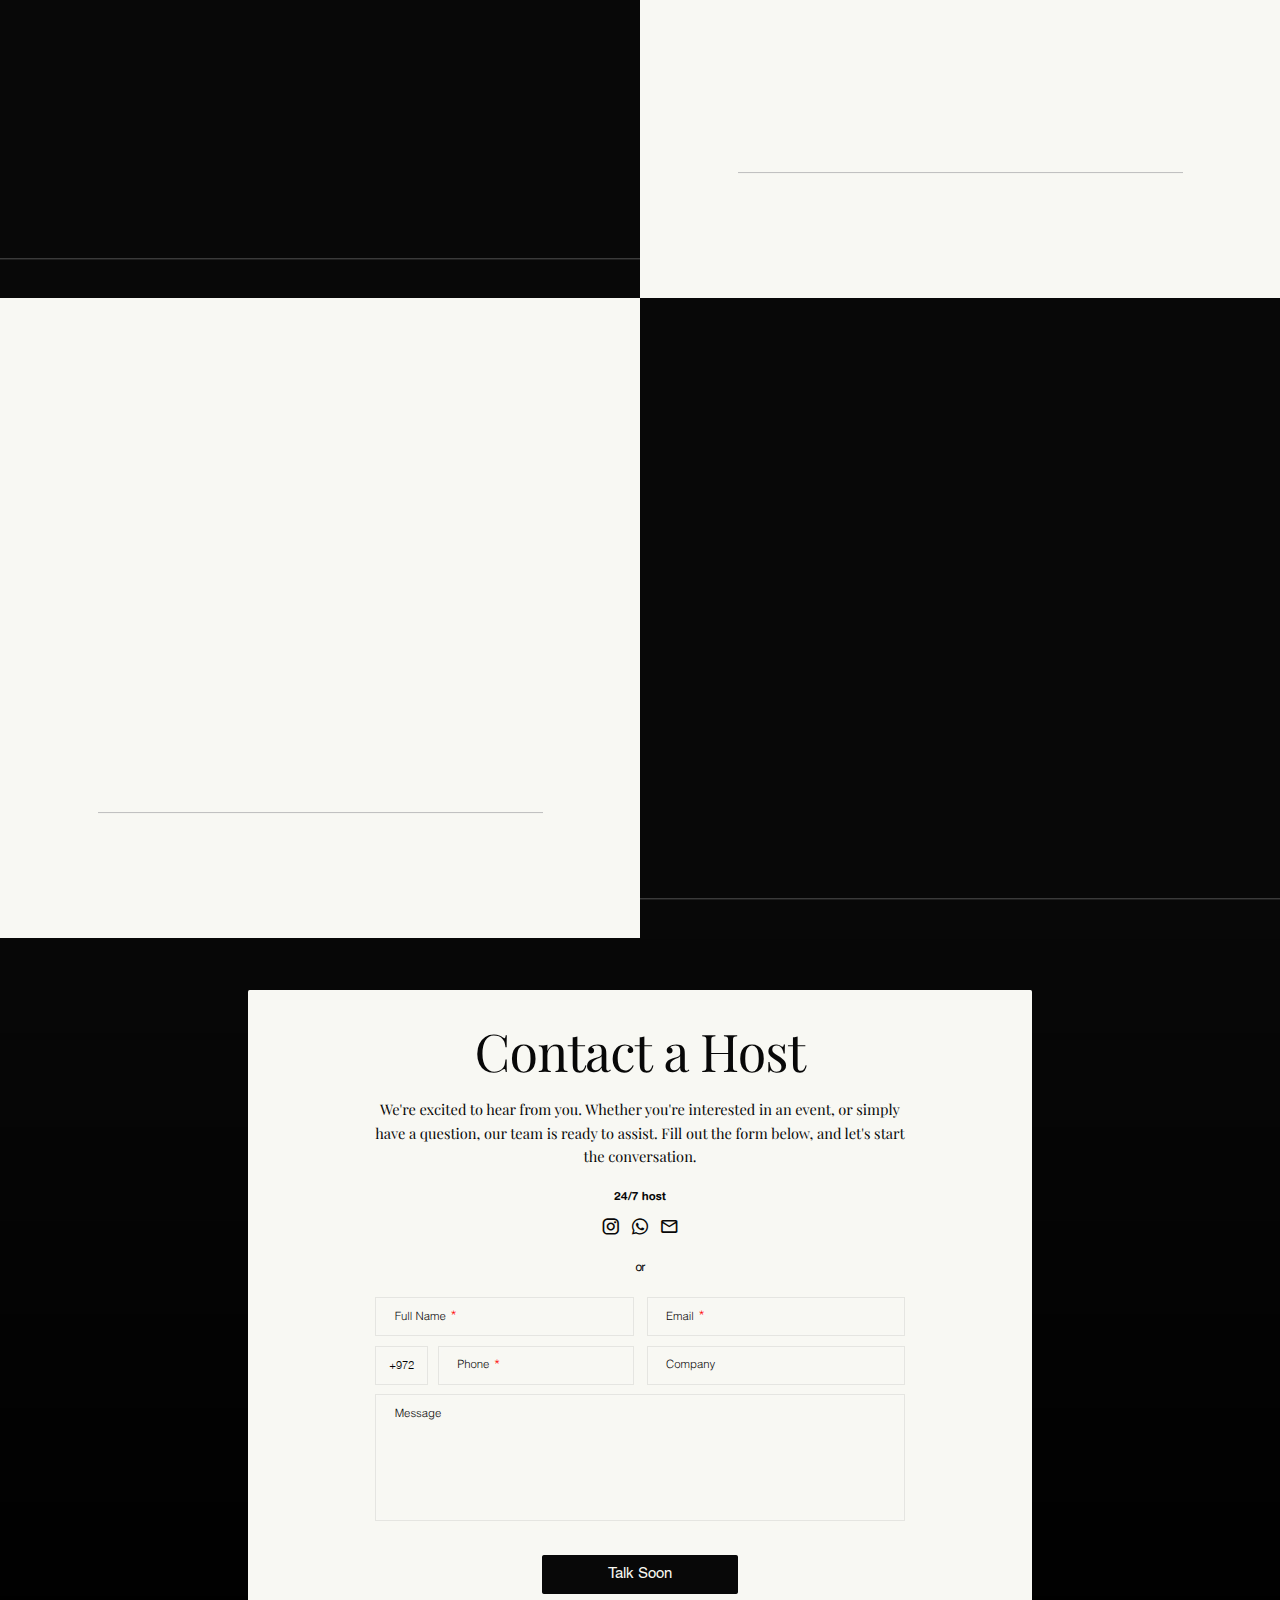
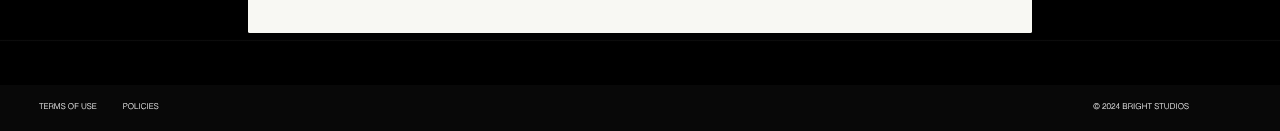
==== commit a28efecb: "update" ====
--- a/index.html
+++ b/index.html
@@ -68,7 +68,11 @@
 
 <div class="iconic-club">
     <div class="club-img img-anim">
-        <img src="assets/images/image-01.jpeg" alt="">
+        <!--<img src="assets/images/image-01.jpeg" alt="">-->
+        <picture>
+            <source srcset="assets/images/image-01-dt.jpg" media="(min-width: 992px)">
+            <img srcset="assets/images/image-01-mb.jpg" alt="">
+        </picture>
     </div>
     <div class="club-info">
         <div class="text-box">
@@ -82,7 +86,11 @@
 
 <div class="private-lounge">
     <div class="lounge-img img-anim">
-        <img src="assets/images/image-02.jpeg" alt="">
+        <!--<img src="assets/images/image-02.jpeg" alt="">-->
+        <picture>
+            <source srcset="assets/images/image-02-dt.jpg" media="(min-width: 992px)">
+            <img srcset="assets/images/image-02-mb.jpg" alt="">
+        </picture>
     </div>
     <div class="lounge-text">
         <h2 class="txt-anim">BORN FROM AN UNDERSTANDING - A GREAT CONNECTION STARTS WITH A CONVERSATION. </h2>
@@ -92,11 +100,16 @@
 
 <div class="entertain-place">
     <div class="place-text">
-        <p class="txt-anim">At its core, The Living Room remains a place to entertain and be entertained, offering a unique blend of
+        <p class="txt-anim">At its core, The Living Room remains a place to entertain and be entertained, offering a
+            unique blend of
             comfort and hospitality in the heart of Tel Aviv.</p>
     </div>
     <div class="place-img img-anim">
-        <img src="assets/images/image-03.jpeg" alt="">
+        <!--        <img src="assets/images/image-03.jpeg" alt="">-->
+        <picture>
+            <source srcset="assets/images/image-03-dt.jpg" media="(min-width: 992px)">
+            <img srcset="assets/images/image-03-mb.jpg" alt="">
+        </picture>
     </div>
 </div>
 
@@ -104,7 +117,13 @@
     <div class="escape-title">
         <h3 class="txt-anim">Exclusive Escape</h3>
     </div>
-    <div class="escape-img img-anim"><img src="assets/images/image-04.jpeg" alt=""></div>
+    <div class="escape-img img-anim">
+        <!--<img src="assets/images/image-04.jpeg" alt="">-->
+        <picture>
+            <source srcset="assets/images/image-04-dt.jpg" media="(min-width: 992px)">
+            <img srcset="assets/images/image-04-mb.jpg" alt="">
+        </picture>
+    </div>
     <div class="escape-info">
         <p class="txt-anim">Ideal for visionary leaders, high-profile individuals, and those who celebrate life.<br><br>
             The Living Room in Tel Aviv is your sanctuary.<br><br>
@@ -155,25 +174,49 @@
             </div>
         </div>
     </div>
-    <div class="friends-img img-anim"><img src="assets/images/image-05.jpeg" alt=""></div>
+    <div class="friends-img img-anim">
+        <!--<img src="assets/images/image-05.jpeg" alt="">-->
+        <picture>
+            <source srcset="assets/images/image-05-dt.jpg" media="(min-width: 992px)">
+            <img srcset="assets/images/image-05-mb.jpg" alt="">
+        </picture>
+    </div>
 </div>
 
 <div class="ballroom-place">
     <div class="place-text">
         <h3 class="txt-anim">Ballroom</h3>
     </div>
-    <div class="place-img img-anim"><img src="assets/images/image-06.jpeg" alt=""></div>
+    <div class="place-img img-anim">
+        <!--<img src="assets/images/image-06.jpeg" alt="">-->
+        <picture>
+            <source srcset="assets/images/image-06-dt.jpg" media="(min-width: 992px)">
+            <img srcset="assets/images/image-06-mb.jpg" alt="">
+        </picture>
+    </div>
 </div>
 
 <div class="ballroom-place">
-    <div class="place-img img-anim only-dt"><img src="assets/images/image-07.jpeg" alt=""></div>
+    <div class="place-img img-anim only-dt">
+        <!--<img src="assets/images/image-07.jpeg" alt="">-->
+        <picture>
+            <source srcset="assets/images/image-07-dt.jpg" media="(min-width: 992px)">
+            <img srcset="assets/images/image-07-mb.jpg" alt="">
+        </picture>
+    </div>
     <div class="place-text">
         <p class="txt-anim">Blending timeless comfort, glamour, and intimacy.</p>
     </div>
 </div>
 
 <div class="business-lounge">
-    <div class="lounge-img img-anim"><img src="assets/images/image-08.jpeg" alt=""></div>
+    <div class="lounge-img img-anim">
+        <!--<img src="assets/images/image-08.jpeg" alt="">-->
+        <picture>
+            <source srcset="assets/images/image-08-dt.jpg" media="(min-width: 992px)">
+            <img srcset="assets/images/image-08-mb.jpg" alt="">
+        </picture>
+    </div>
     <div class="lounge-text">
         <h3 class="txt-anim">Business Lounge</h3>
     </div>
@@ -183,13 +226,23 @@
     <div class="place-text">
         <h3 class="txt-anim">Communities</h3>
     </div>
-    <div class="place-img img-anim"><img src="assets/images/image-09.jpeg" alt=""></div>
+    <div class="place-img img-anim">
+        <!--<img src="assets/images/image-09.jpeg" alt="">-->
+        <picture>
+            <source srcset="assets/images/image-09-dt.jpg" media="(min-width: 992px)">
+            <img srcset="assets/images/image-09-mb.jpg" alt="">
+        </picture>
+    </div>
 </div>
 
 <div class="boutique-place">
     <div class="place-text">
         <div class="img-bg img-anim">
-            <img src="assets/images/image-10.jpeg" alt="">
+            <!--<img src="assets/images/image-10.jpeg" alt="">-->
+            <picture>
+                <source srcset="assets/images/image-10-dt.jpg" media="(min-width: 992px)">
+                <img srcset="assets/images/image-10-mb.jpg" alt="">
+            </picture>
         </div>
         <div class="text-box">
             <h3 class="txt-anim">Boutique Events, Clips & commercials</h3>
@@ -197,7 +250,11 @@
     </div>
     <div class="place-img">
         <div class="img-wrap img-anim">
-            <img src="assets/images/image-11.jpeg" alt="">
+            <!--<img src="assets/images/image-11.jpeg" alt="">-->
+            <picture>
+                <source srcset="assets/images/image-11-dt.jpg" media="(min-width: 992px)">
+                <img srcset="assets/images/image-11-mb.jpg" alt="">
+            </picture>
         </div>
     </div>
 </div>
@@ -206,12 +263,20 @@
 <div class="boutique-place">
     <div class="place-img">
         <div class="img-wrap img-anim">
-            <img src="assets/images/image-12.jpeg" alt="">
+            <!--<img src="assets/images/image-12.jpeg" alt="">-->
+            <picture>
+                <source srcset="assets/images/image-12-dt.jpg" media="(min-width: 992px)">
+                <img srcset="assets/images/image-12-mb.jpg" alt="">
+            </picture>
         </div>
     </div>
     <div class="place-text">
         <div class="img-bg img-anim">
-            <img src="assets/images/image-13.jpeg" alt="">
+            <!--<img src="assets/images/image-13.jpeg" alt="">-->
+            <picture>
+                <source srcset="assets/images/image-13-dt.jpg" media="(min-width: 992px)">
+                <img srcset="assets/images/image-13-mb.jpg" alt="">
+            </picture>
         </div>
         <div class="text-box">
             <h3 class="txt-anim">Parties</h3>
@@ -222,7 +287,11 @@
 
 <div class="contact-host">
     <div class="img-bg img-anim">
-        <img src="assets/images/image-14.jpeg" alt="">
+        <!--<img src="assets/images/image-14.jpeg" alt="">-->
+        <picture>
+            <source srcset="assets/images/image-14-dt.jpg" media="(min-width: 992px)">
+            <img srcset="assets/images/image-14-mb.jpg" alt="">
+        </picture>
     </div>
     <div class="contact-info">
         <div class="contact-title">
@@ -233,54 +302,60 @@
         <div class="contact-socials">
             <h5>24/7 host</h5>
             <ul>
-                <li><a href="javascript:void(0)" target="_blank" rel="nofollow"><span class="ic-instagram"></span></a></li>
-                <li><a href="javascript:void(0)" target="_blank" rel="nofollow"><span class="ic-whatsapp"></span></a></li>
-                <li><a href="javascript:void(0)" target="_blank" rel="nofollow"><span class="ic-outline-email"></span></a></li>
+                <li><a href="javascript:void(0)" target="_blank" rel="nofollow"><span class="ic-instagram"></span></a>
+                </li>
+                <li><a href="javascript:void(0)" target="_blank" rel="nofollow"><span class="ic-whatsapp"></span></a>
+                </li>
+                <li><a href="javascript:void(0)" target="_blank" rel="nofollow"><span
+                        class="ic-outline-email"></span></a></li>
             </ul>
         </div>
-        <div class="contact-more">
-            <p>or</p>
-        </div>
-        <div class="contact-form">
-            <div class="form-fields">
-                <label class="w-50">
+
+        <form>
+            <div class="contact-more">
+                <p>or</p>
+            </div>
+            <div class="contact-form">
+                <div class="form-fields">
+                    <label class="w-50">
                     <span class="field">
-                        <input type="text" placeholder="">
+                        <input type="text" placeholder="" name="name">
                         <span class="label">Full Name <sup>*</sup></span>
                     </span>
-                </label>
-                <label class="w-50">
+                    </label>
+                    <label class="w-50">
                     <span class="field">
-                        <input type="text" placeholder="">
+                        <input type="email" placeholder="" name="email">
                         <span class="label">Email <sup>*</sup></span>
                     </span>
-                </label>
-                <label class="tel-code w-50">
+                    </label>
+                    <label class="tel-code w-50">
                     <span class="field w-50">
-                        <input type="text" value="+972" readonly>
-                    </span>
+                        <input type="text" value="+972" name="phone_code" readonly>
+                    </span>
+                        <span class="field">
+                        <input type="text" placeholder="" name="phone" inputmode="numeric">
+                        <span class="label">Phone <sup>*</sup></span>
+                    </span>
+                    </label>
+                    <label class="w-50">
                     <span class="field">
-                        <input type="text" placeholder="">
-                        <span class="label">Phone <sup>*</sup></span>
-                    </span>
-                </label>
-                <label class="w-50">
+                        <input type="text" placeholder="" name="company">
+                        <span class="label">Company</span>
+                    </span>
+                    </label>
+                    <label class="w-100">
                     <span class="field">
-                        <input type="text" placeholder="">
-                        <span class="label">Company</span>
-                    </span>
-                </label>
-                <label class="w-100">
-                    <span class="field">
-                        <textarea></textarea>
+                        <textarea name="message"></textarea>
                         <span class="label">Message</span>
                     </span>
-                </label>
+                    </label>
+                </div>
             </div>
-        </div>
-        <div class="submit-btn">
-            <button type="button" class="main-btn tp-1">Talk Soon</button>
-        </div>
+            <div class="submit-btn">
+                <button type="button" class="main-btn tp-1" onclick="sendForm(event);">Talk Soon</button>
+            </div>
+        </form>
     </div>
 </div>
 
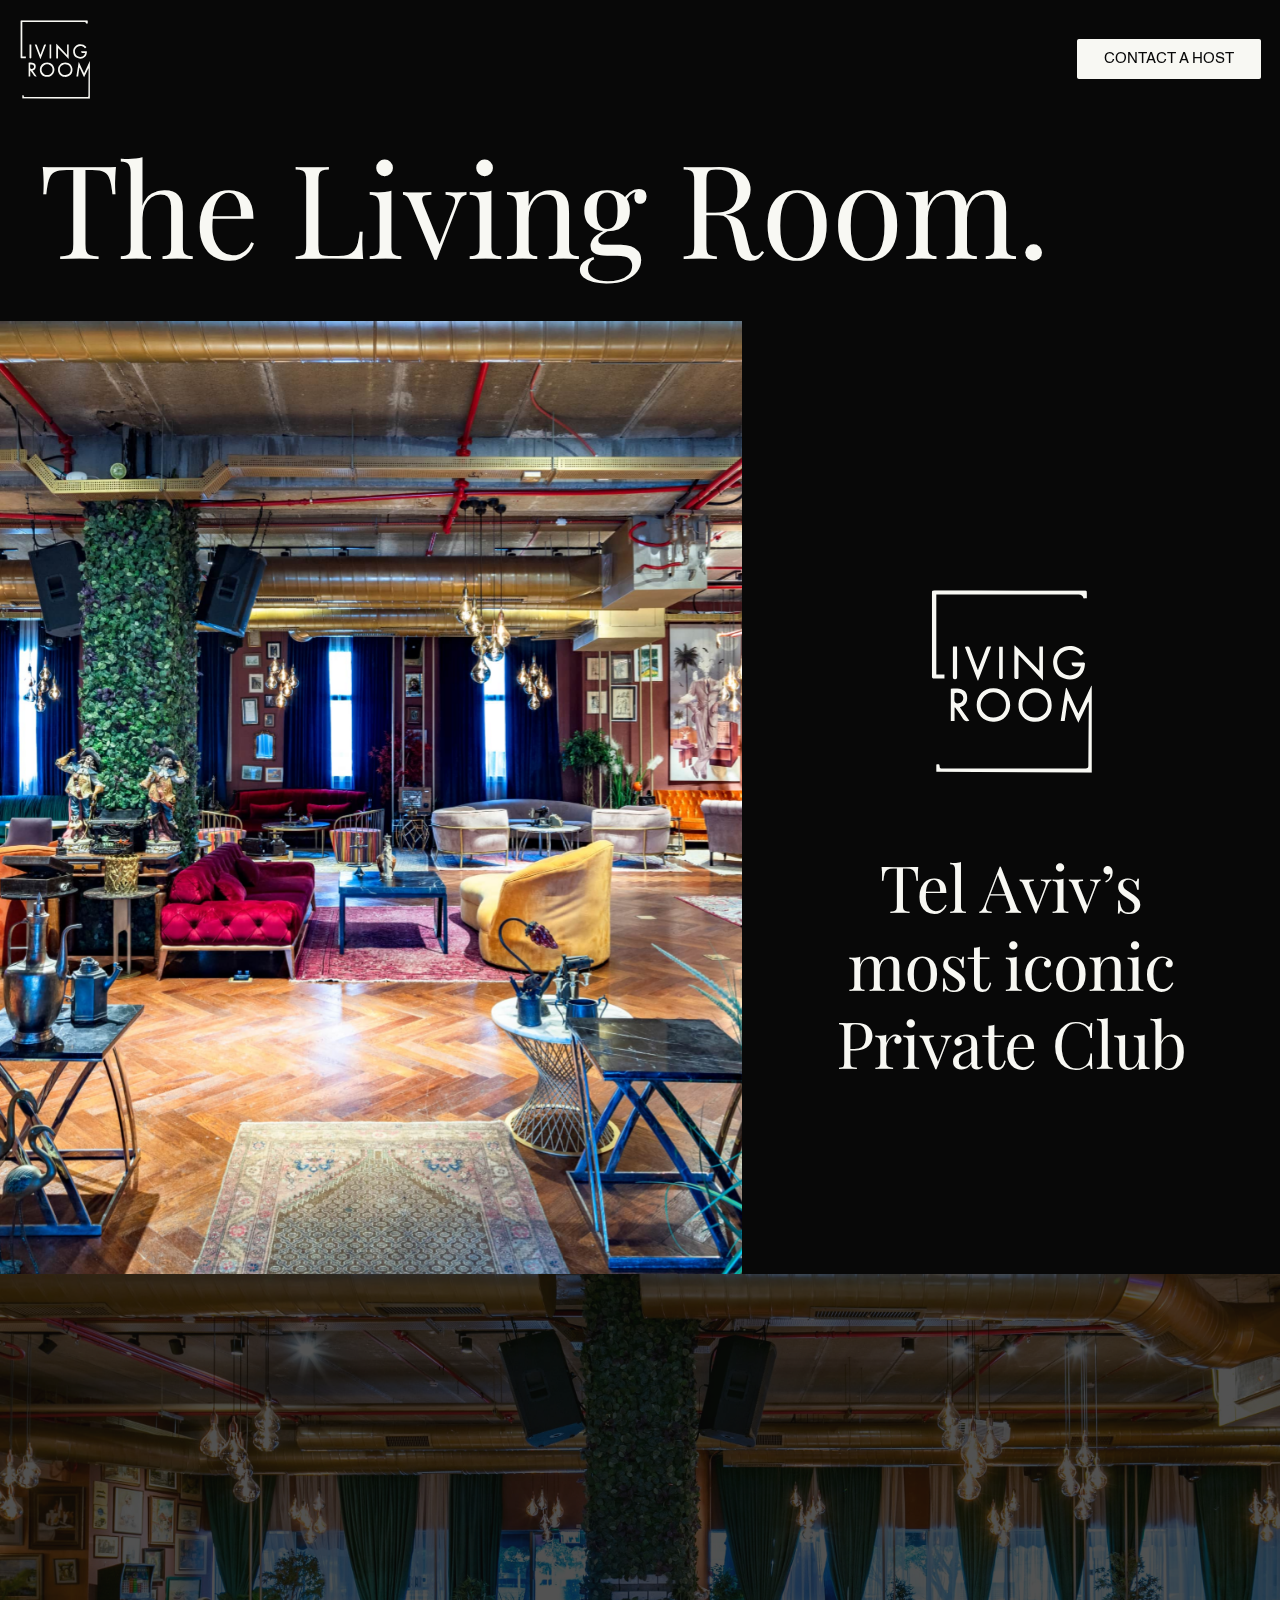
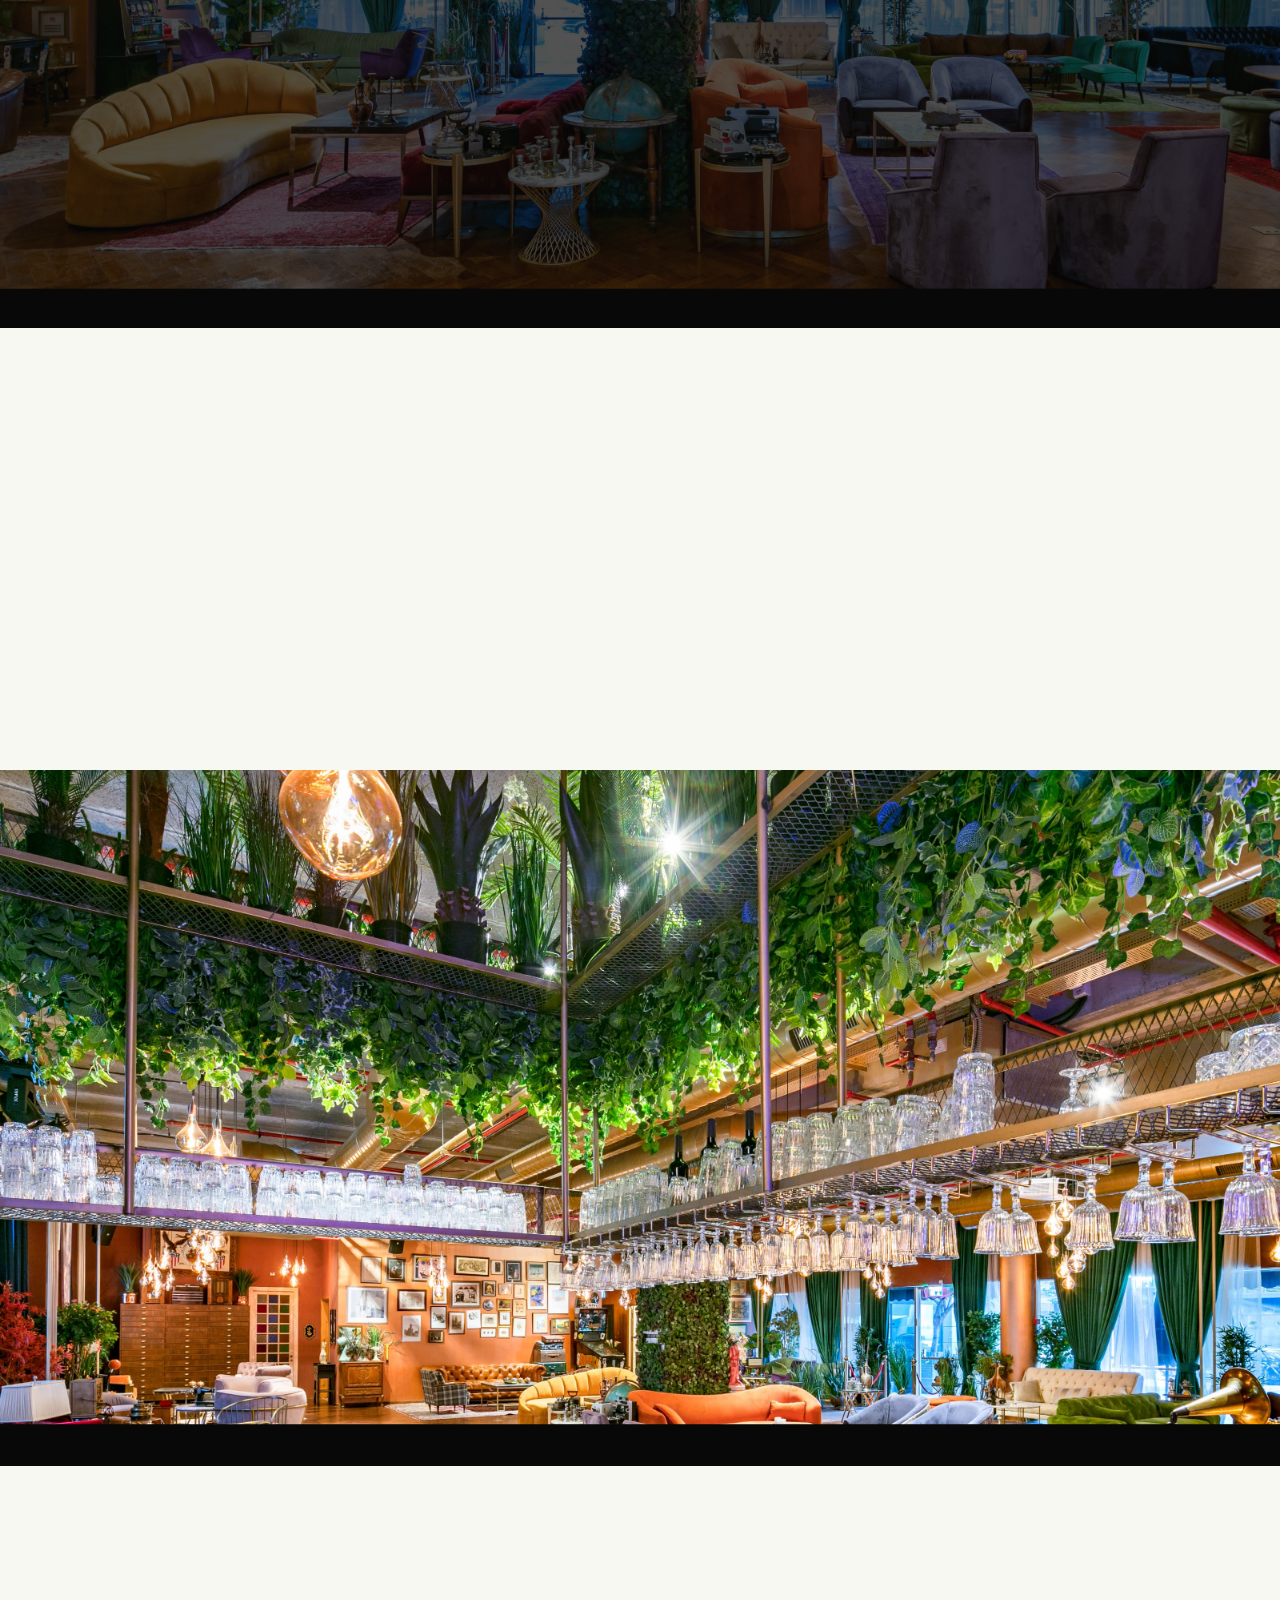
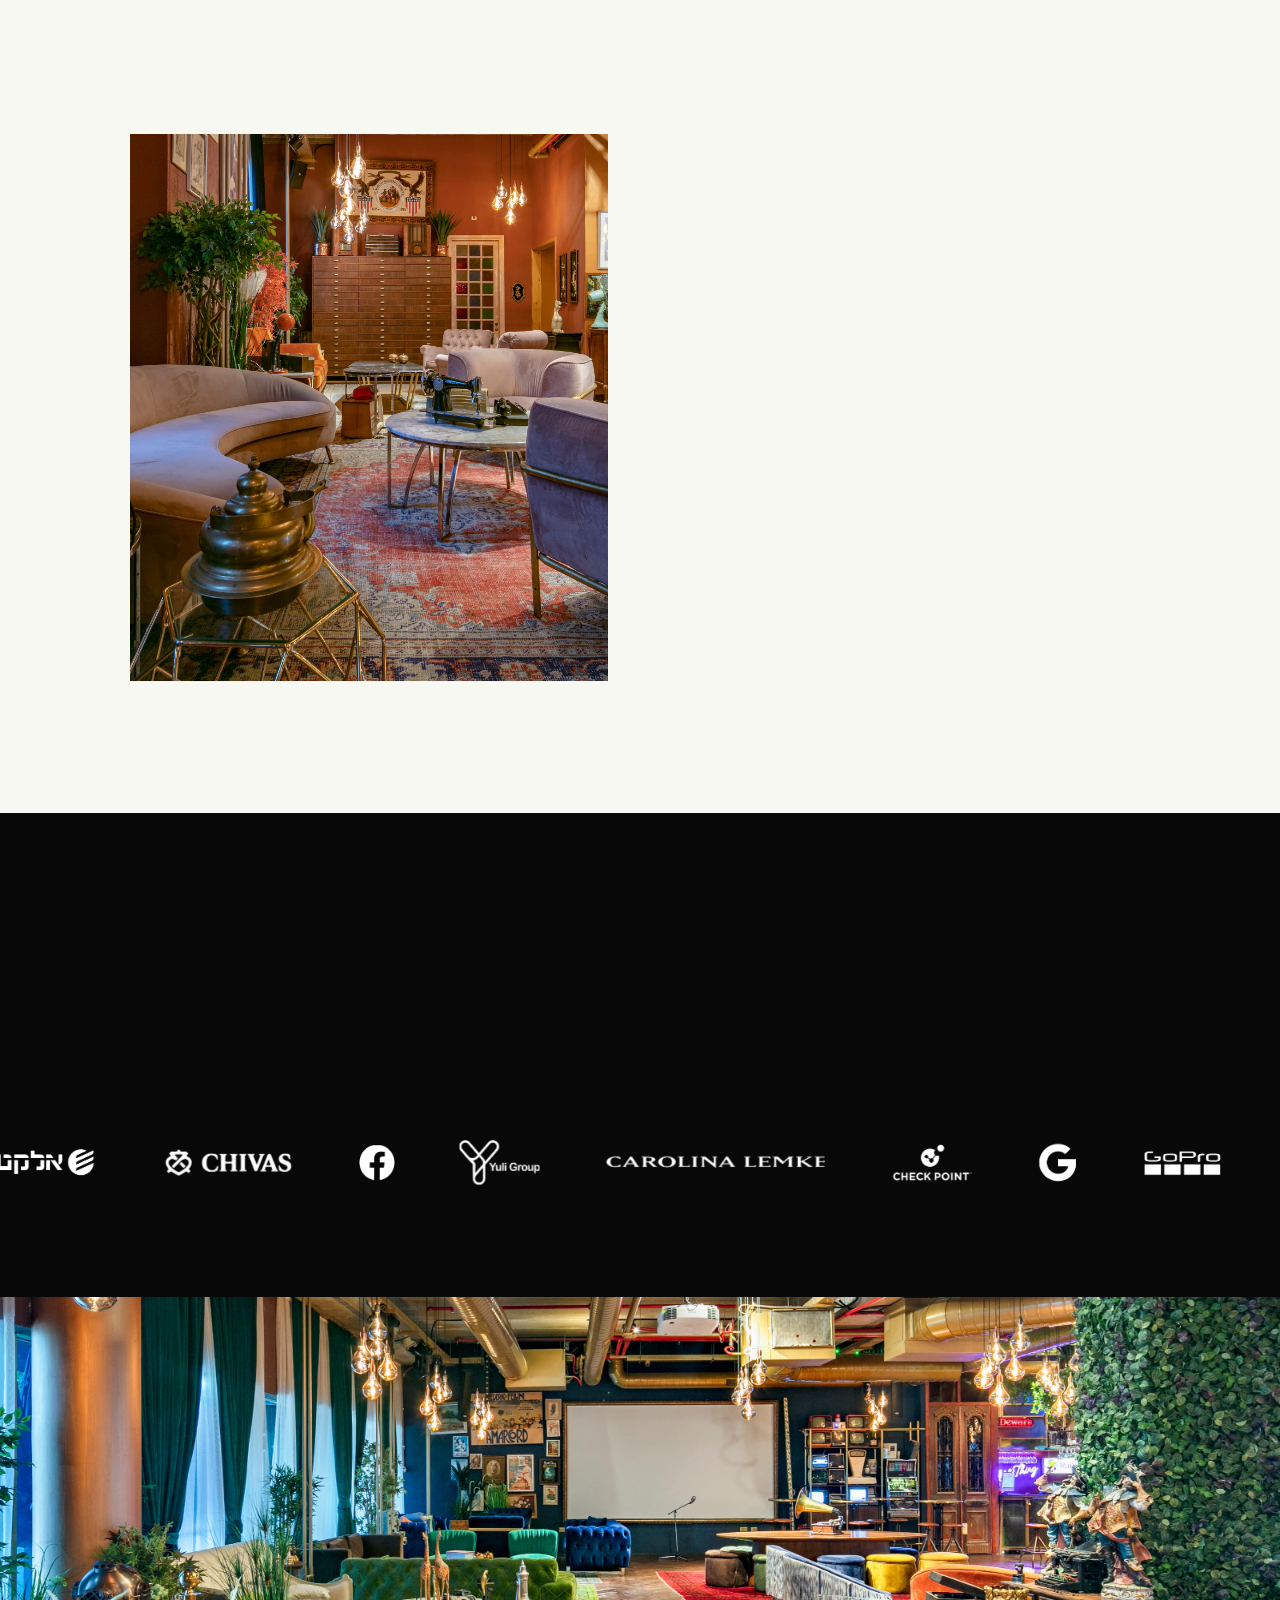
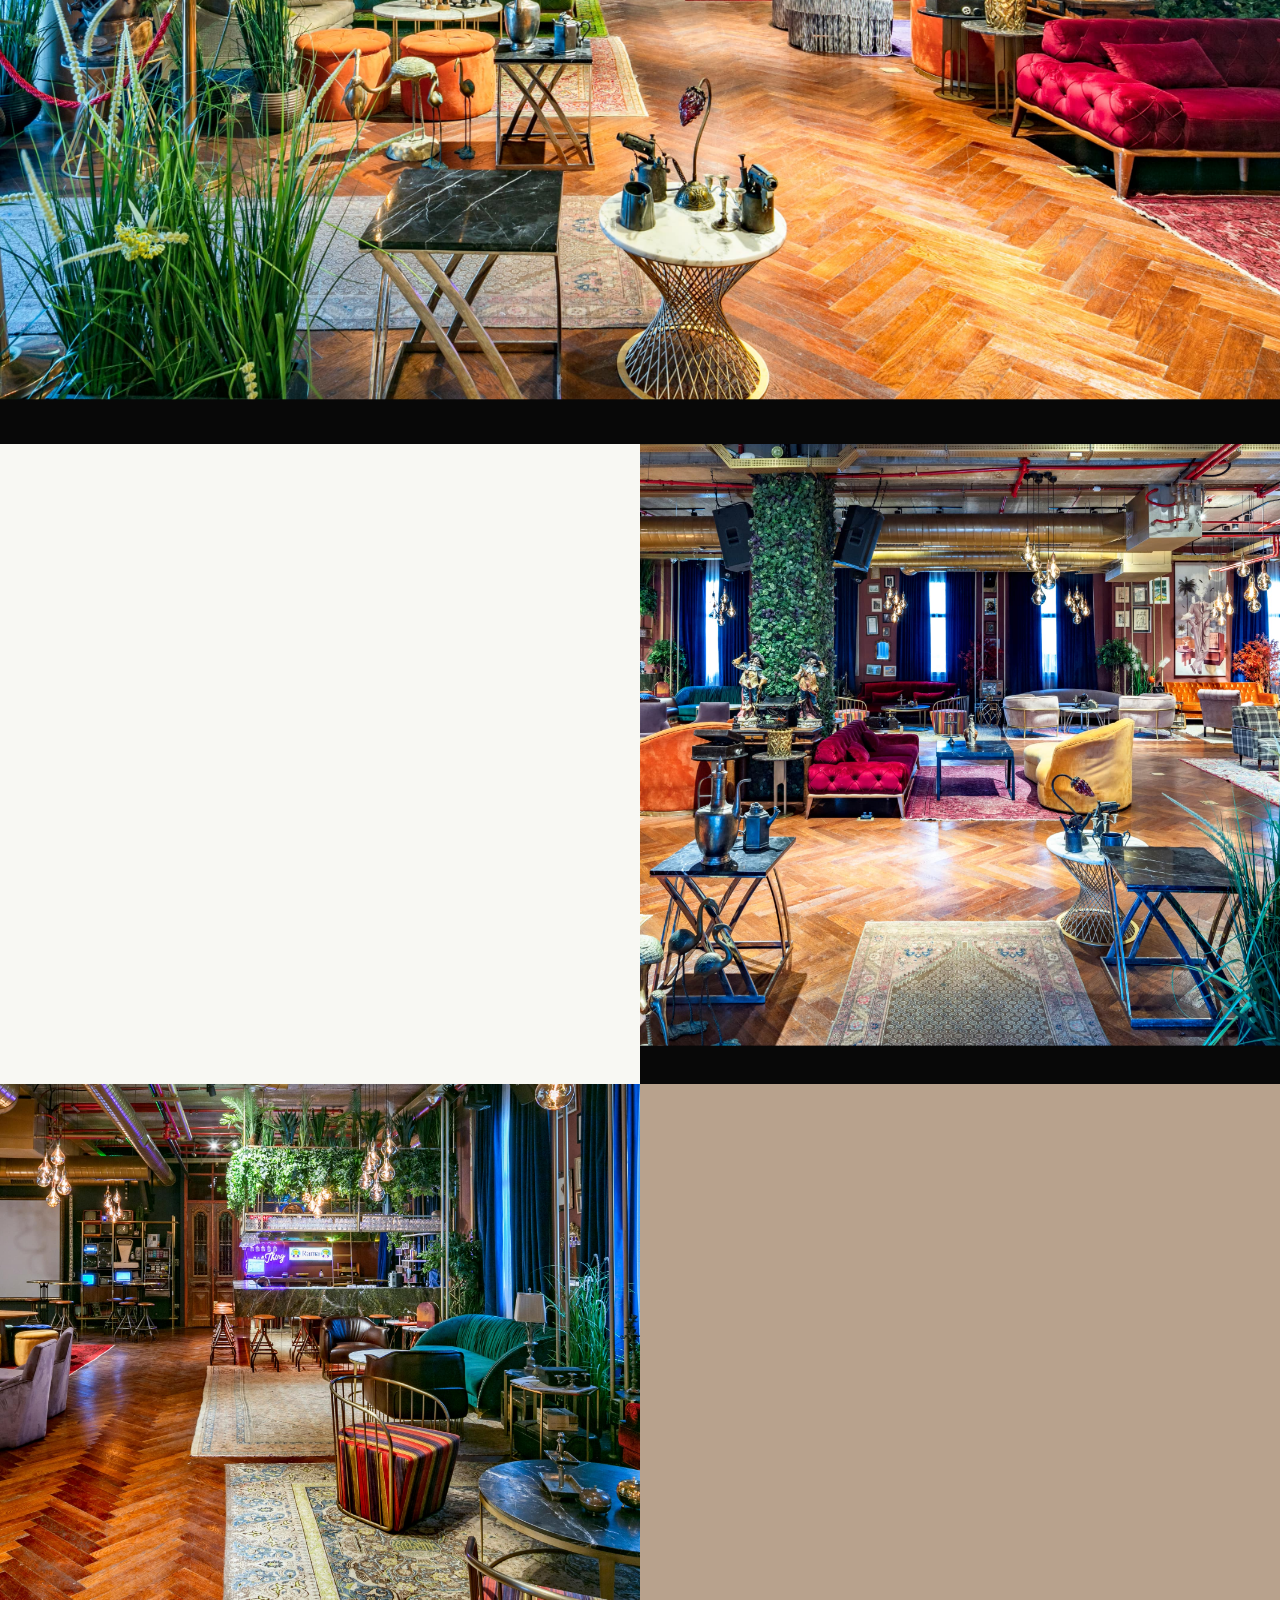
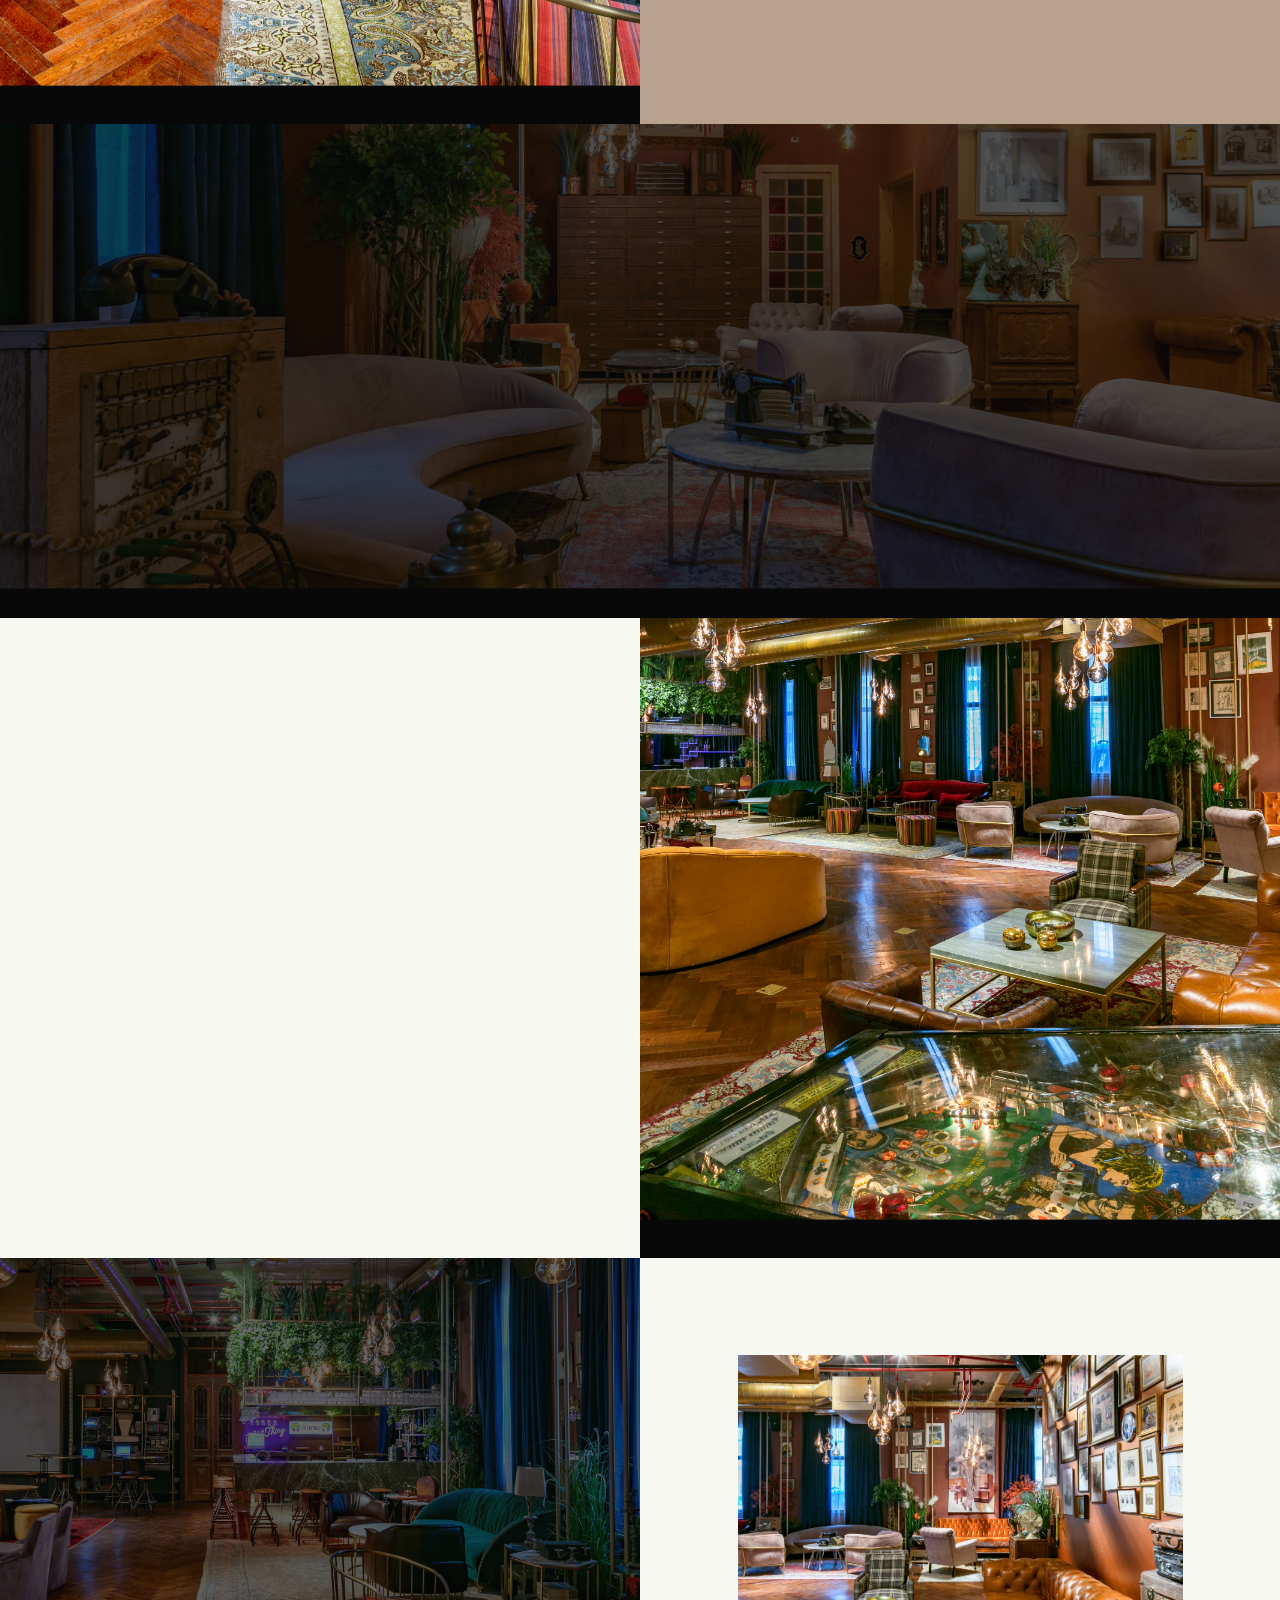
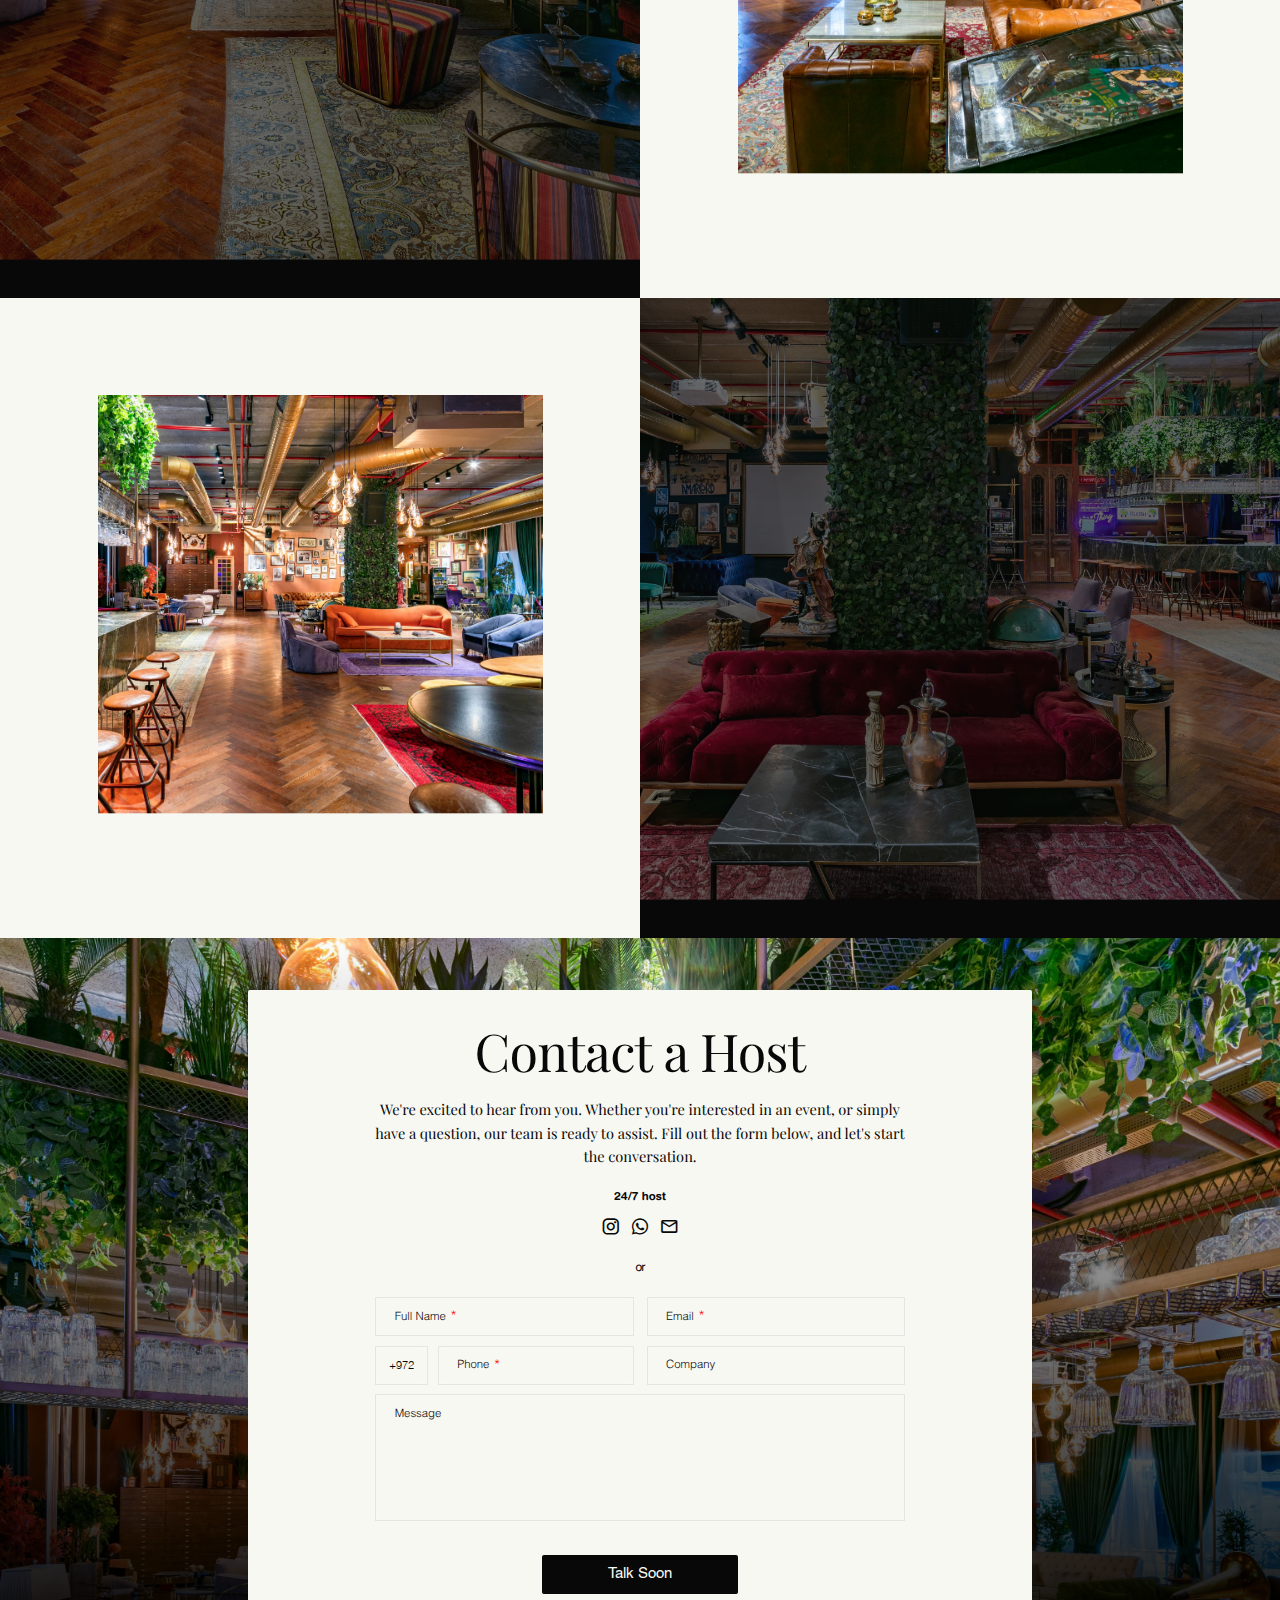
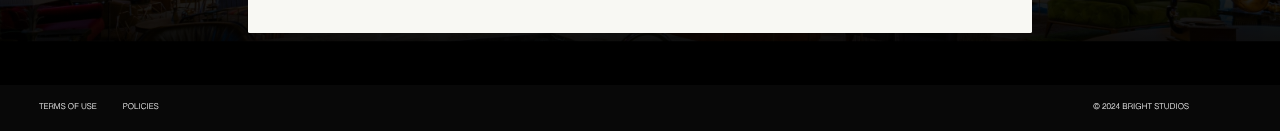
==== commit af0215df: "init" ====
--- a/index.html
+++ b/index.html
@@ -302,11 +302,11 @@
         <div class="contact-socials">
             <h5>24/7 host</h5>
             <ul>
-                <li><a href="javascript:void(0)" target="_blank" rel="nofollow"><span class="ic-instagram"></span></a>
+                <li><a href="https://www.instagram.com/livingroom_tlv" target="_blank" rel="nofollow"><span class="ic-instagram"></span></a>
                 </li>
-                <li><a href="javascript:void(0)" target="_blank" rel="nofollow"><span class="ic-whatsapp"></span></a>
+                <li><a href="https://wa.link/livingroom" target="_blank" rel="nofollow"><span class="ic-whatsapp"></span></a>
                 </li>
-                <li><a href="javascript:void(0)" target="_blank" rel="nofollow"><span
+                <li><a href="mailto:office@livingroom.house" target="_blank" rel="nofollow"><span
                         class="ic-outline-email"></span></a></li>
             </ul>
         </div>
